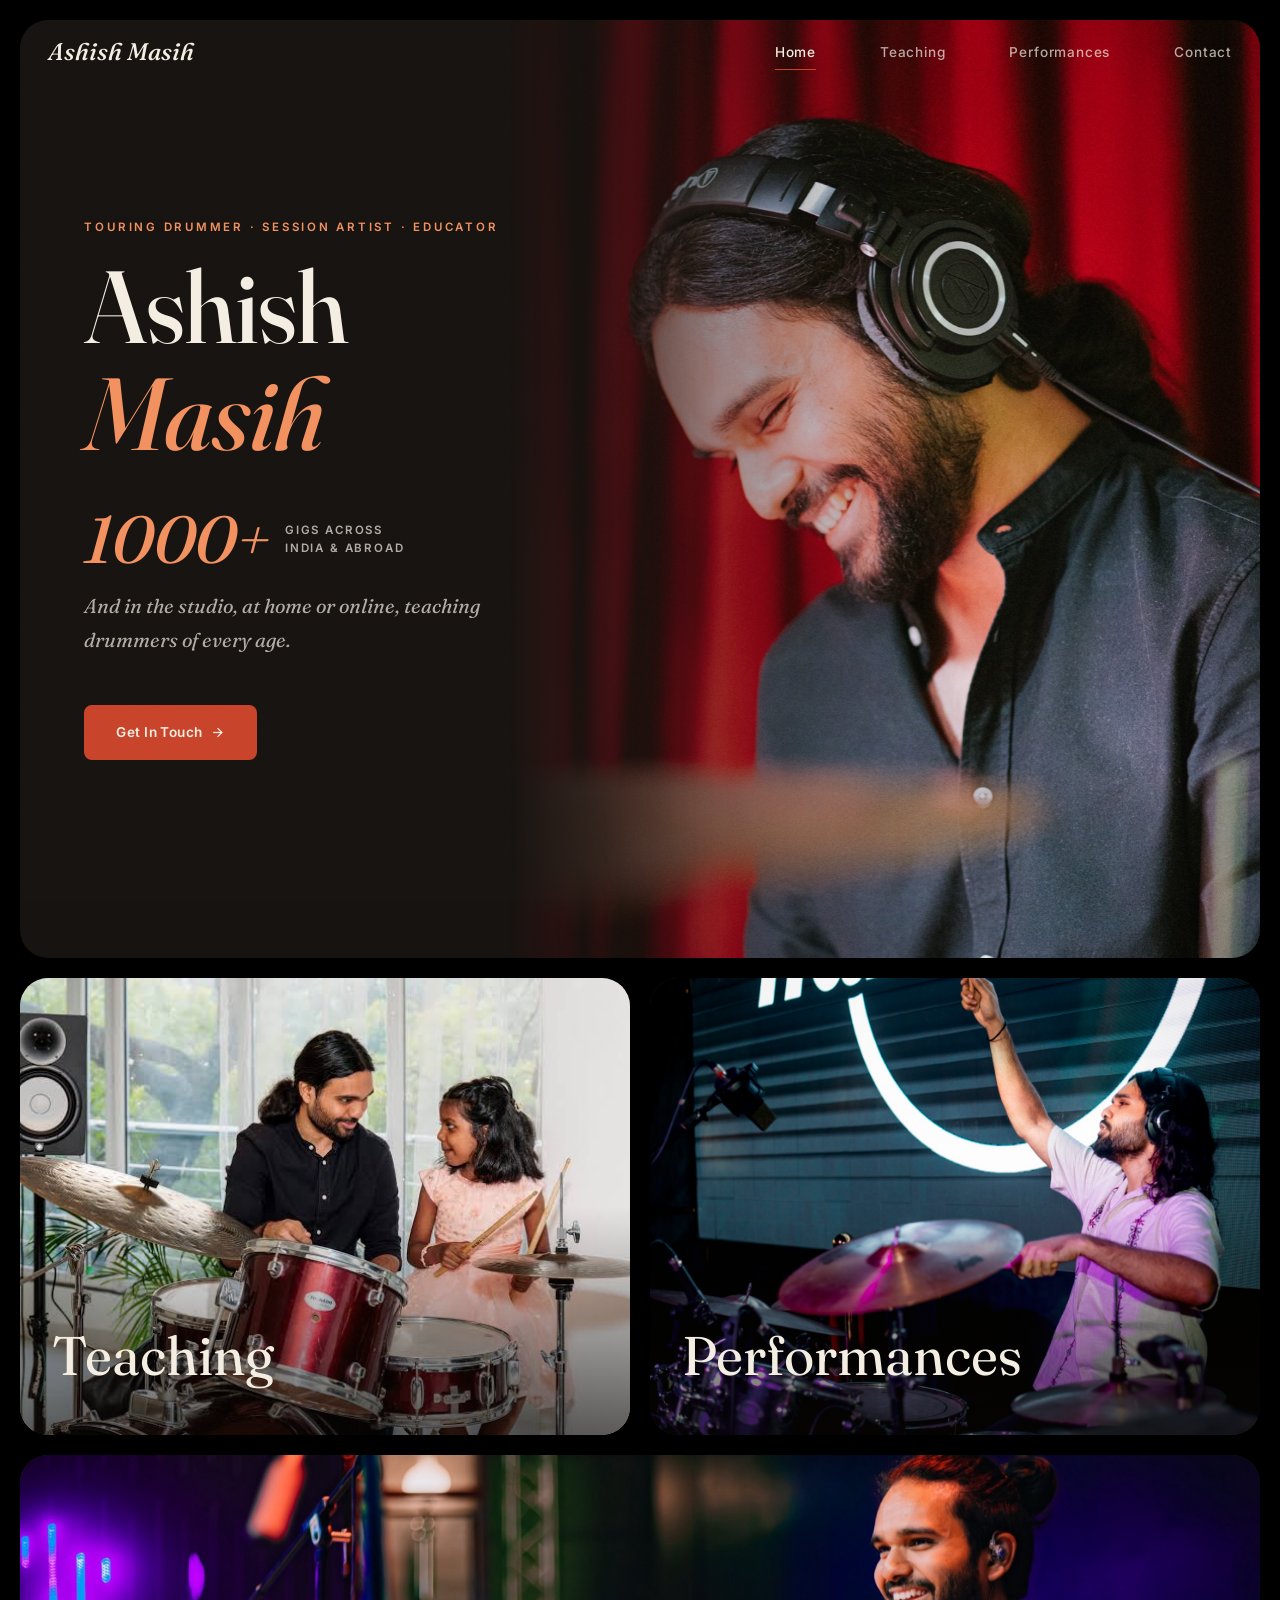
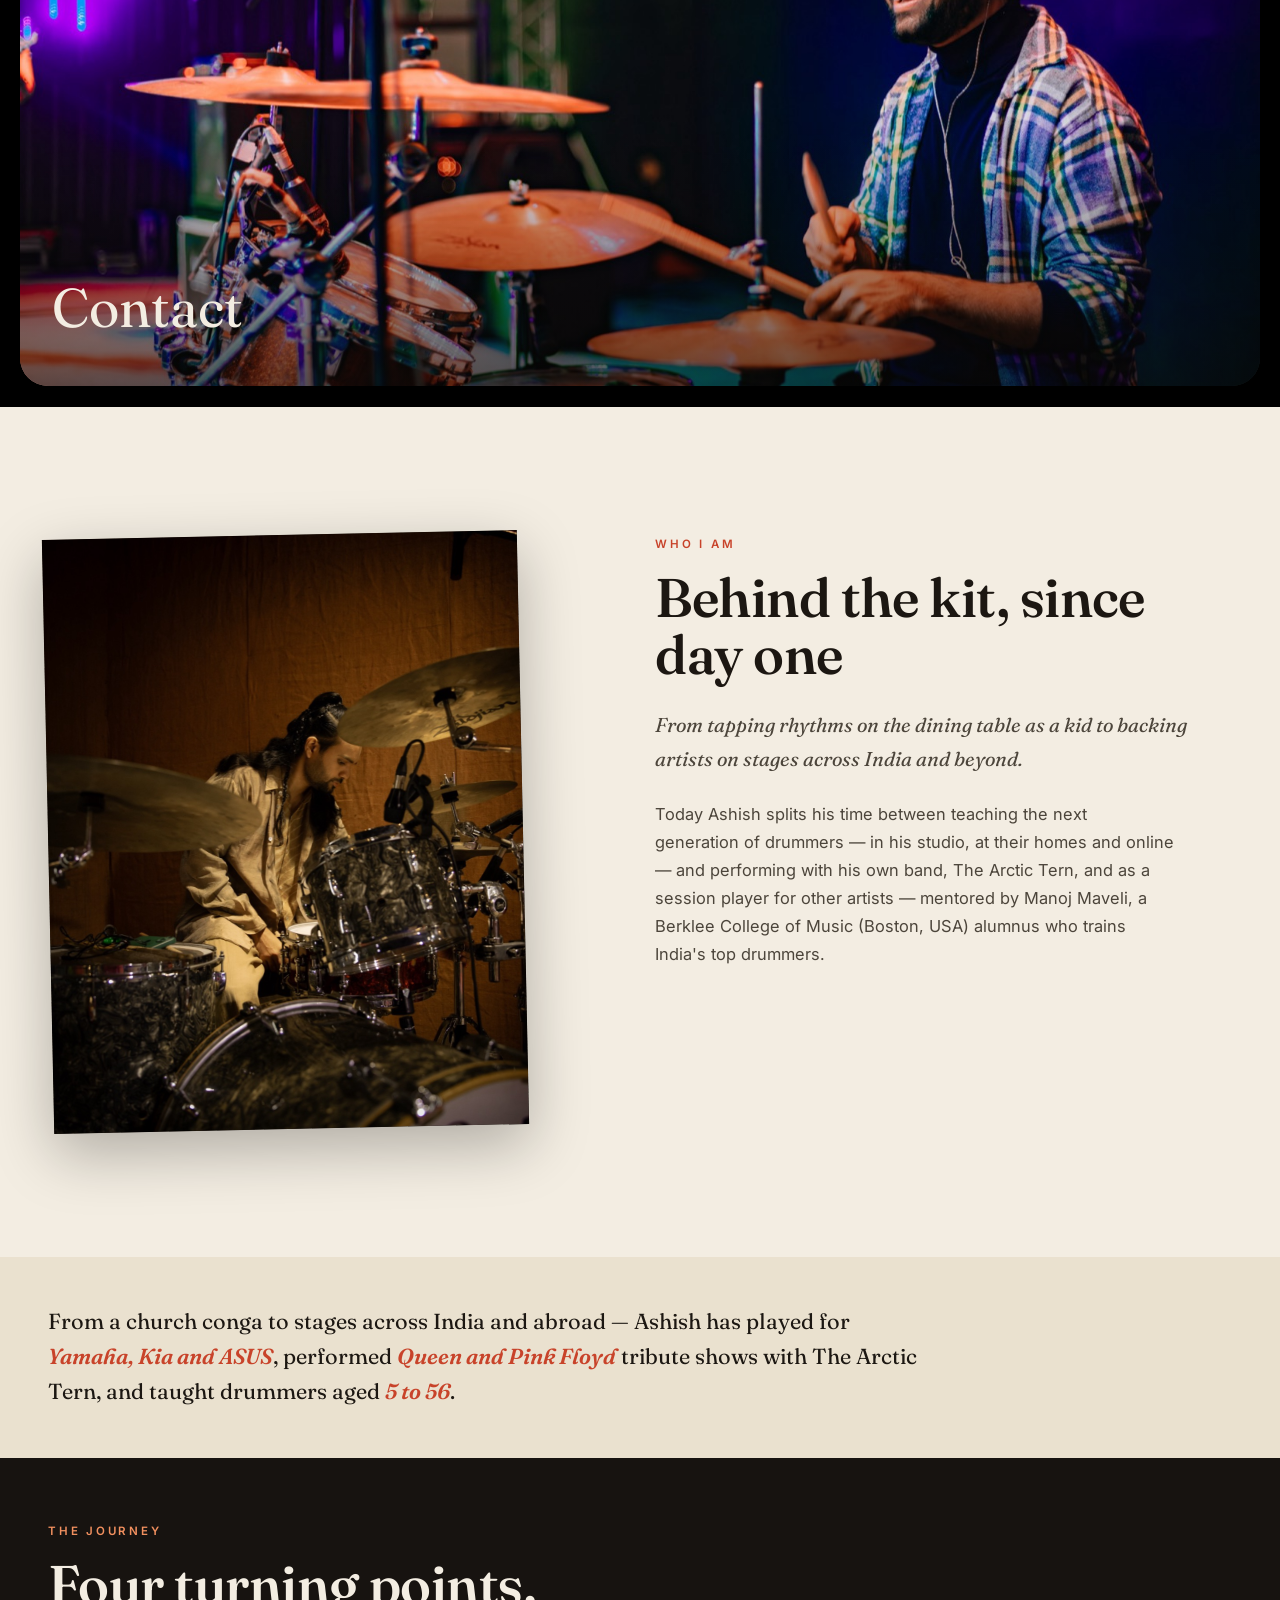
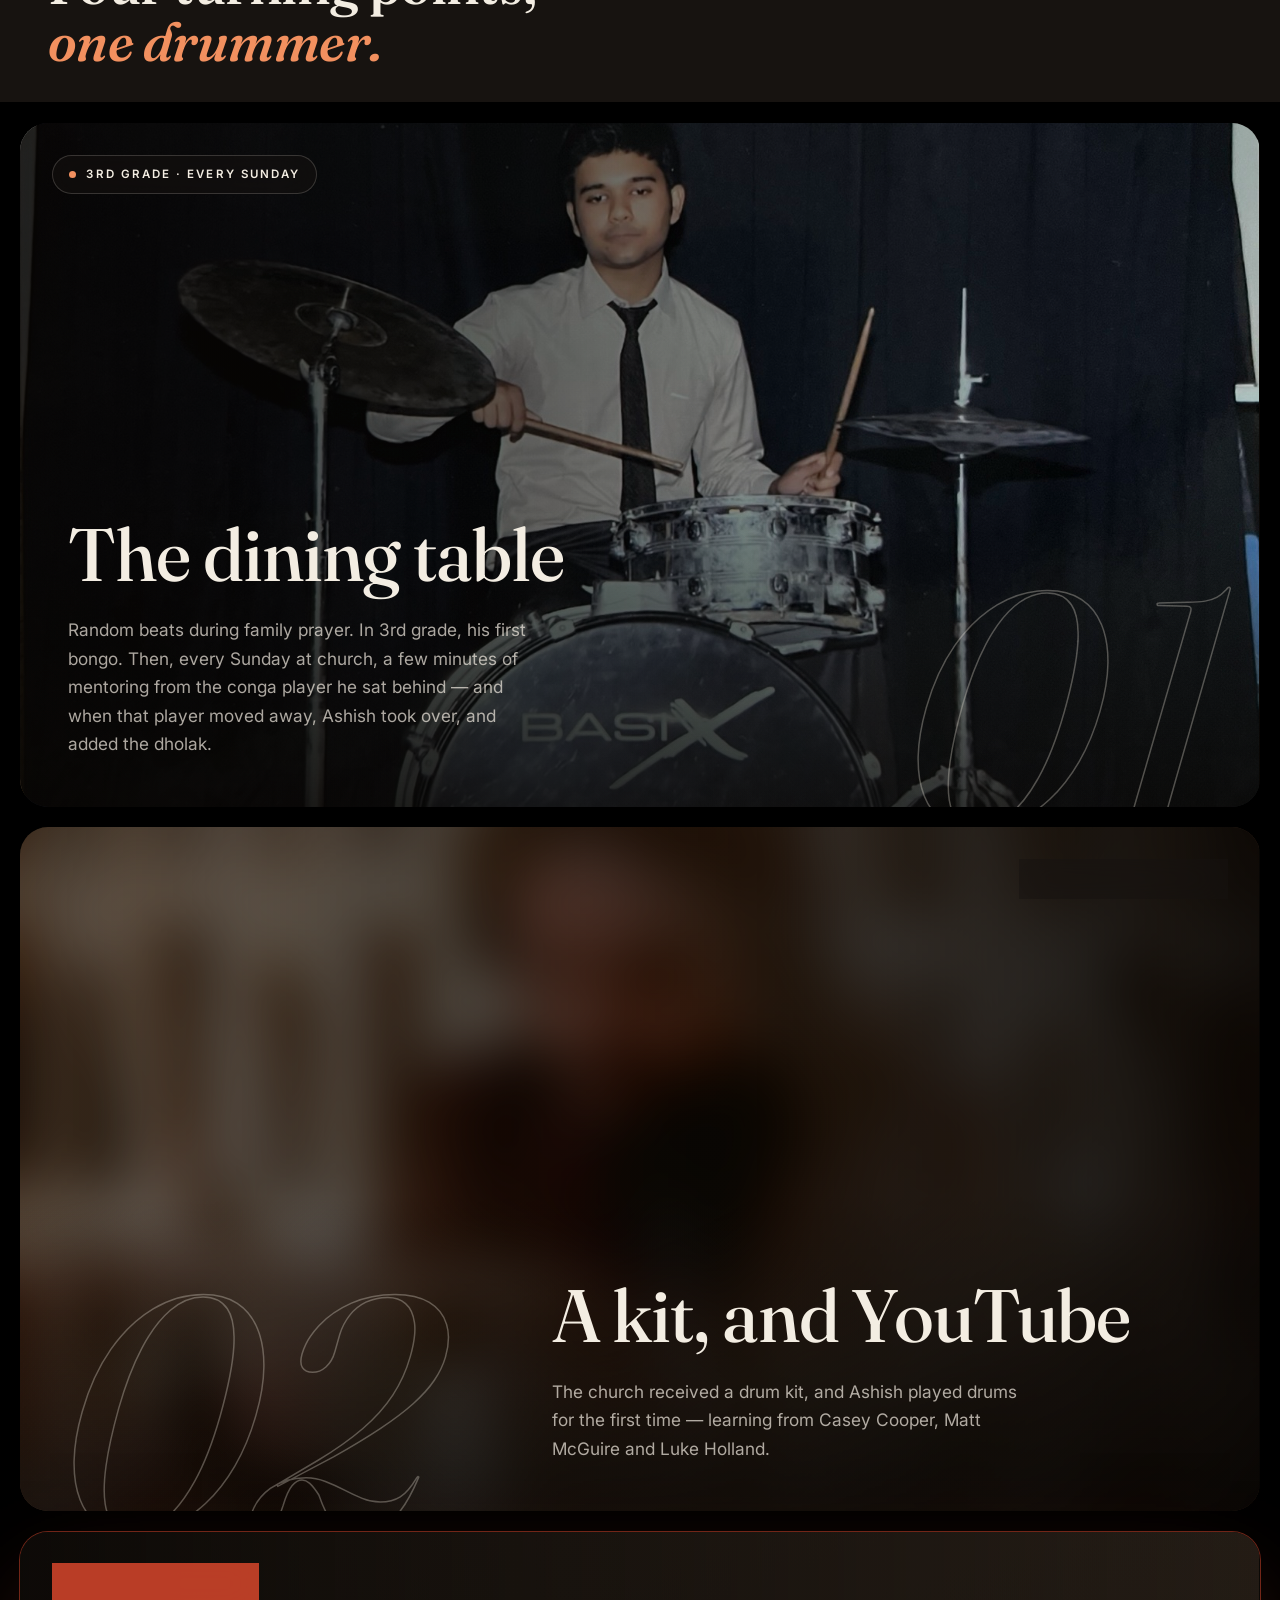
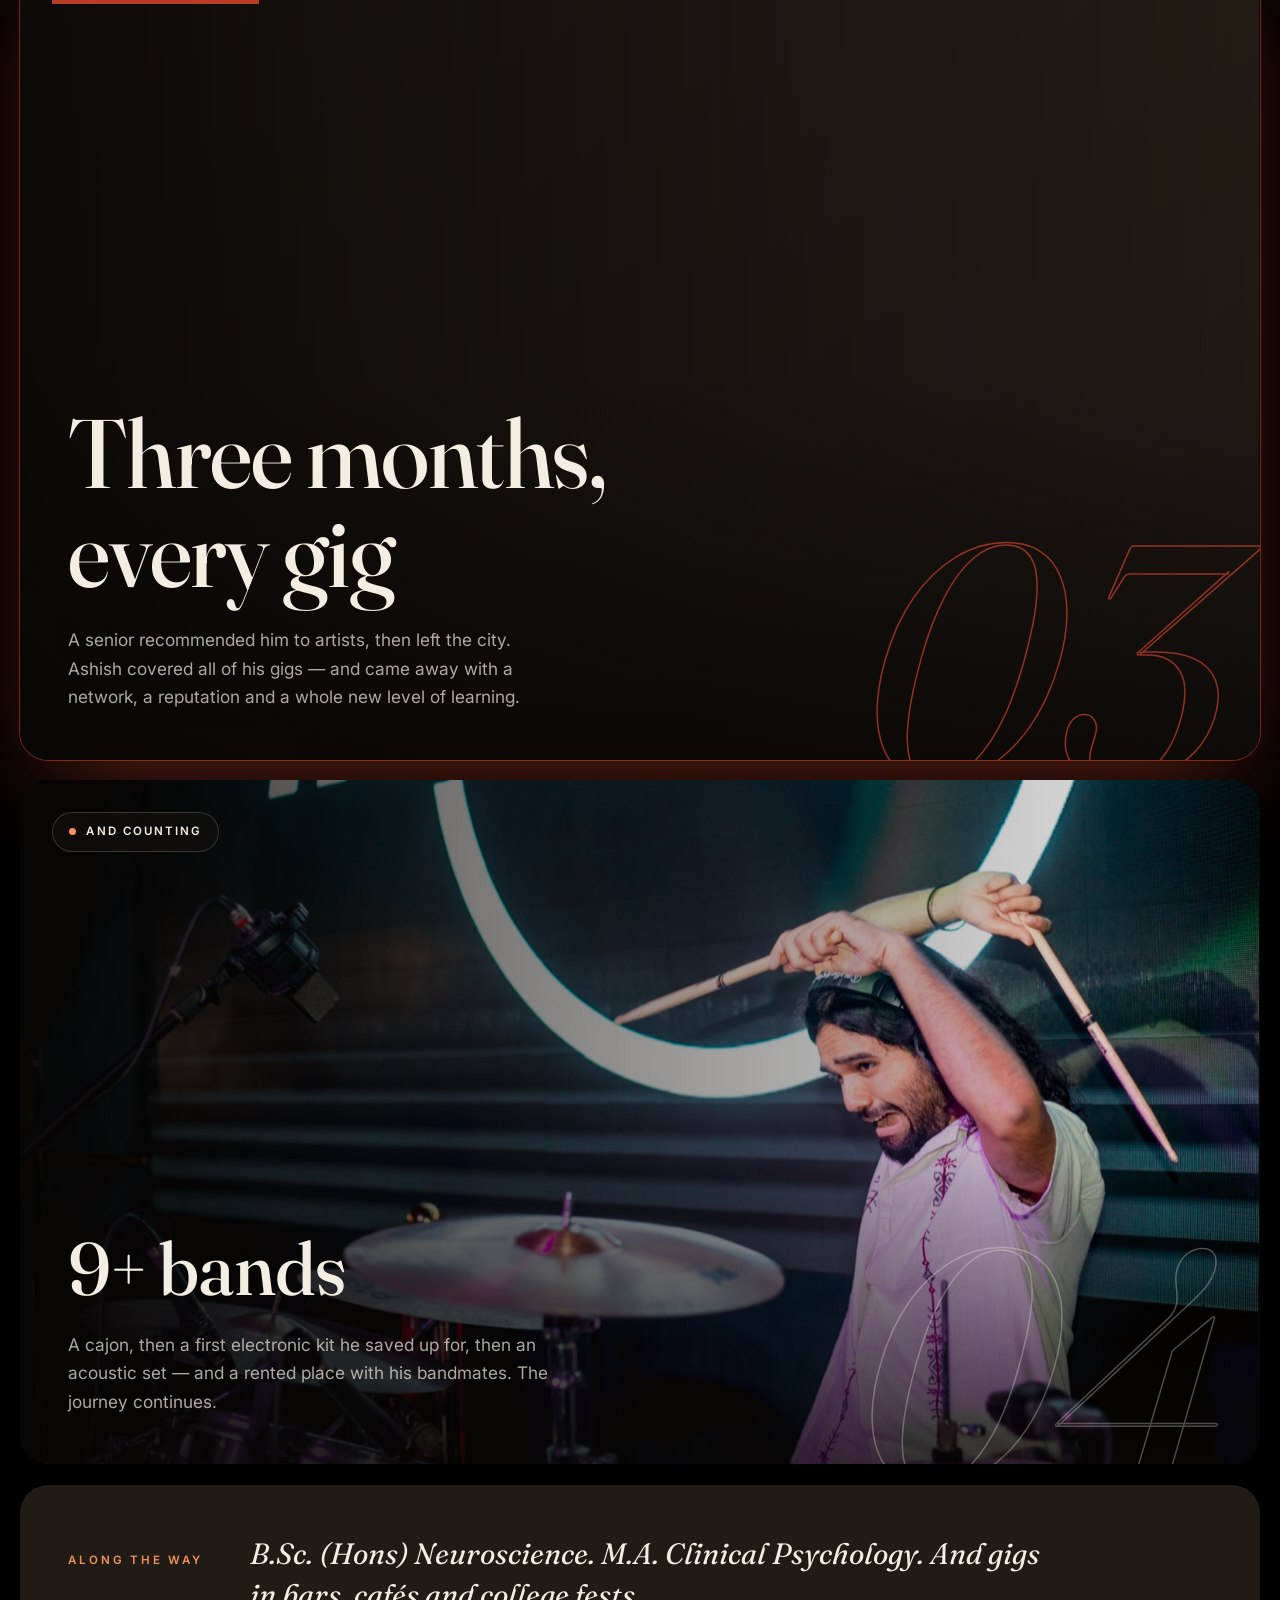
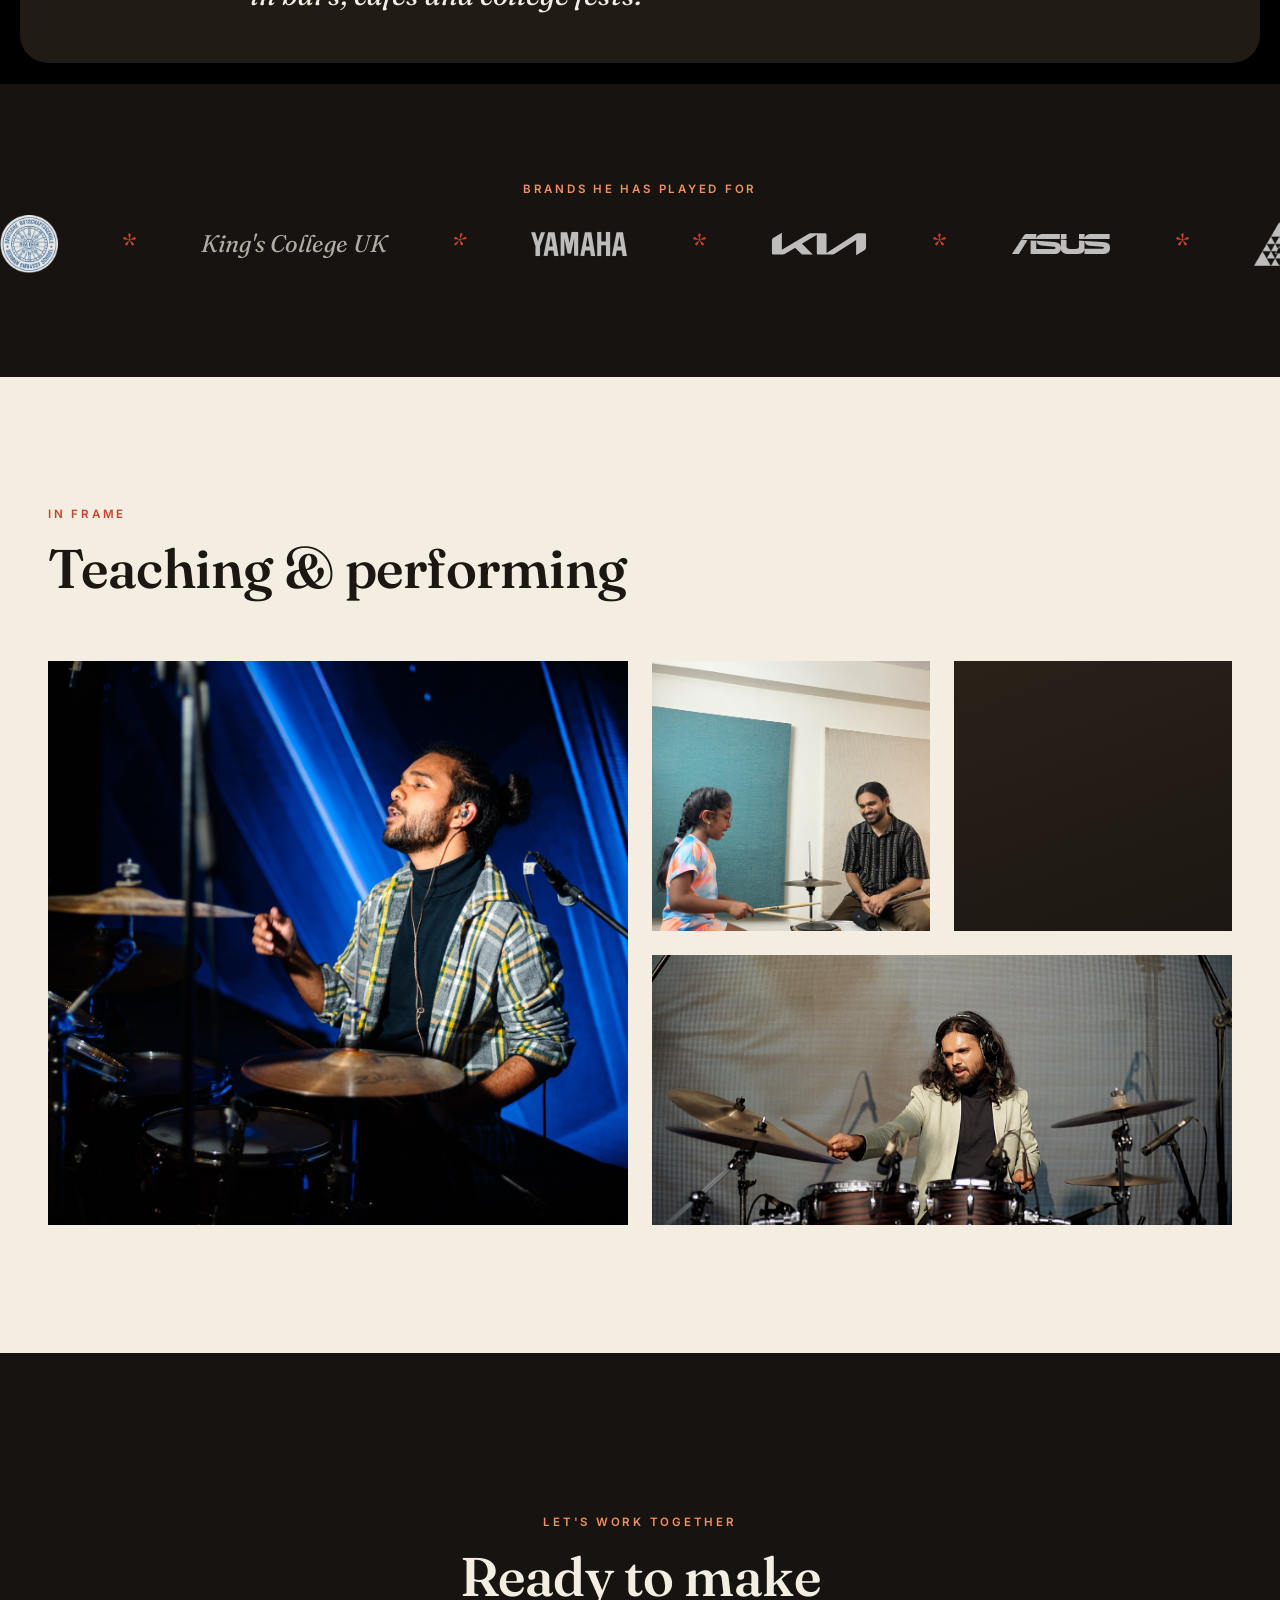
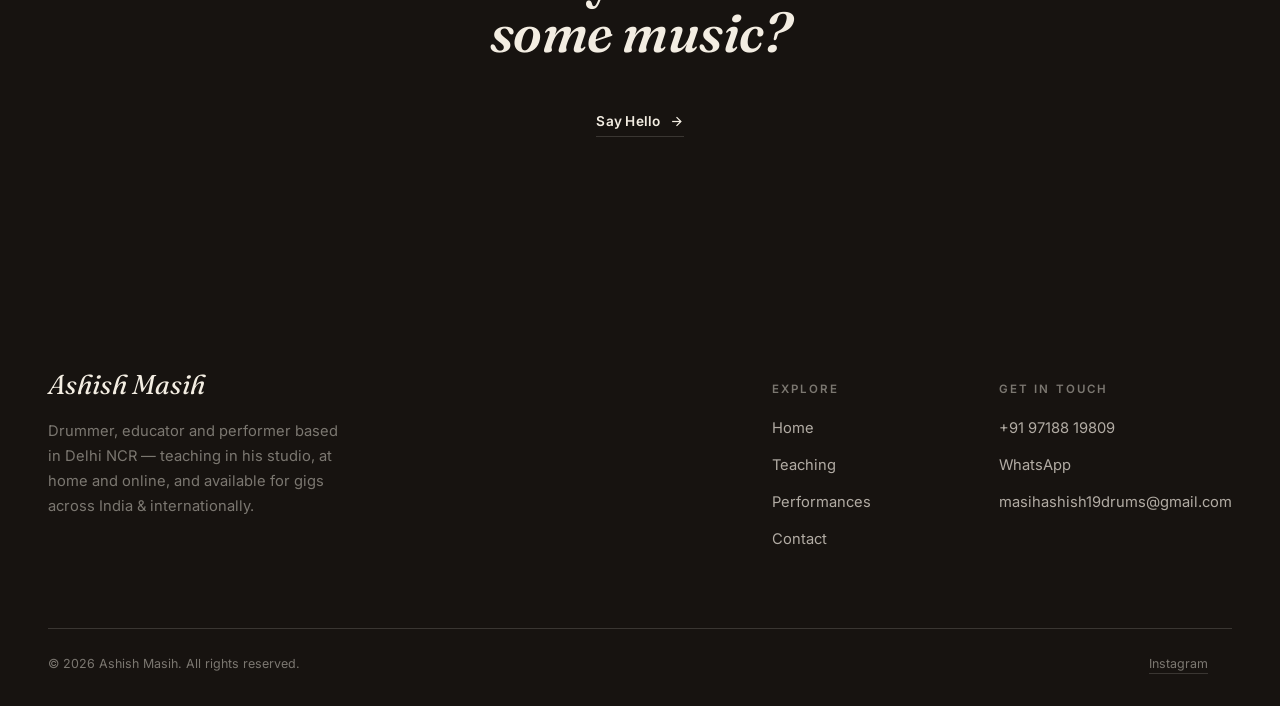
==== index.html @ cd33c208 "Ashish Masih website" ====
<!DOCTYPE html>
<html lang="en">
<head>
<meta charset="UTF-8">
<meta name="viewport" content="width=device-width, initial-scale=1.0">
<title>Ashish Masih — Drummer, Educator & Performer | Delhi NCR</title>
<meta name="description" content="Ashish Masih is a Delhi NCR touring drummer, session artist and drum educator — lessons in his studio, at your home in South Delhi and parts of Gurgaon, or online.">
<link rel="preload" as="image" href="assets/images/cover-smile-headphones.jpg">
<link rel="stylesheet" href="css/tokens.css">
<link rel="stylesheet" href="css/base.css">
</head>
<body>

<site-nav active="home"></site-nav>

<!-- FRAMED PAGE — contained dark canvas (not edge-to-edge), matching the
     reference: a two-column promo card up top, then a bento tile grid
     that doubles as the site's visual nav. -->
<div class="framed-page">

  <!-- PROMO CARD — defaults to his intro; swap for a featured show/cohort later -->
  <header class="promo-card section-dark">
    <div class="promo-text" data-reveal style="transition-delay:.12s;">
      <span class="eyebrow">Touring Drummer · Session Artist · Educator</span>
      <h1 style="margin-bottom:var(--space-sm);">Ashish<br><em style="color:var(--accent-2);">Masih</em></h1>
      <p class="hero-stat"><span class="hero-stat-num">1000+</span><span class="hero-stat-label">gigs across<br>India &amp; abroad</span></p>
      <p class="dek">And in the studio, at home or online, teaching drummers of every age.</p>
      <a href="contact.html" class="btn-solid">Get In Touch <svg viewBox="0 0 24 24" fill="none" stroke="currentColor" stroke-width="2"><line x1="5" y1="12" x2="19" y2="12"/><polyline points="12 5 19 12 12 19"/></svg></a>
    </div>
    <div class="promo-media">
      <media-placeholder src="assets/images/cover-smile-headphones.jpg" alt="Close-up of Ashish laughing in headphones against a red curtain" focus="50% 30%" ratio="4-5" fit="cover" priority></media-placeholder>
    </div>
  </header>

  <!-- TILE GRID — the site's real sections, as large photo links -->
  <section class="tile-grid">
    <a href="teaching.html" class="tile" data-reveal>
      <media-placeholder fit="cover" src="assets/images/teaching-cover.jpg" alt="Ashish smiling at a young student holding drumsticks beside a red drum kit" focus="50% 40%" ratio="4-3"></media-placeholder>
      <span class="tile-label">Teaching</span>
    </a>
    <a href="performances.html" class="tile" data-reveal>
      <media-placeholder fit="cover" src="assets/images/hardrock-6446.jpg" alt="Ashish mid-hit on stage with a drumstick raised, purple stage light on his shirt" focus="55% 50%" ratio="4-3"></media-placeholder>
      <span class="tile-label">Performances</span>
    </a>
    <a href="contact.html" class="tile full" data-reveal>
      <media-placeholder fit="cover" src="assets/images/live-3590.jpg" alt="Ashish smiling behind his kit on a colourfully lit stage" focus="62% 40%" ratio="21-9"></media-placeholder>
      <span class="tile-label">Contact</span>
    </a>
  </section>

</div>

<!-- WHO I AM — asymmetric 5/6 split (not an even 6/6) -->
<section class="section">
  <div class="container grid-12">
    <div class="col-start-1 col-span-5" data-reveal>
      <media-placeholder src="assets/images/who-i-am.jpg" alt="Ashish Masih seated at his drum kit, lit in warm amber light" focus="55% 42%" ratio="4-5" tilt="left"></media-placeholder>
    </div>
    <div class="col-start-7 col-span-6" data-reveal>
      <span class="eyebrow">Who I Am</span>
      <h2>Behind the kit, since day one</h2>
      <p class="dek" style="margin-top:var(--space-md);">From tapping rhythms on the dining table as a kid to backing artists on stages across India and beyond.</p>
      <p style="margin-top:var(--space-md); max-width:520px;">Today Ashish splits his time between teaching the next generation of drummers — in his studio, at their homes and online — and performing with his own band, The Arctic Tern, and as a session player for other artists — mentored by Manoj Maveli, a Berklee College of Music (Boston, USA) alumnus who trains India's top drummers.</p>
    </div>
  </div>
</section>

<!-- BY THE NUMBERS — a compact strip, deliberately quieter than the photos around it -->
<section class="section-alt numbers-strip">
  <div class="container grid-12">
    <p class="pull-numbers col-start-1 col-span-9" data-reveal>From a church conga to stages across India and abroad — Ashish has played for <strong>Yamaha, Kia and ASUS</strong>, performed <strong>Queen and Pink Floyd</strong> tribute shows with The Arctic Tern, and taught drummers aged <strong>5 to 56</strong>.</p>
  </div>
</section>

<!-- THE JOURNEY — four turning points, each a full-size photographic chapter -->
<section class="section-dark journey">
  <div class="container journey-head" data-reveal>
    <span class="eyebrow">The Journey</span>
    <h2>Four turning points,<br><em style="color:var(--accent-2);">one drummer.</em></h2>
  </div>

  <div class="framed-page journey-stack">

    <journey-chapter number="01" label="3rd grade &middot; Every Sunday" data-reveal>
      <media-placeholder slot="media" src="assets/images/childhood-drum-kit.jpg" alt="Childhood photo of a boy in a white shirt and tie playing a small drum kit against a dark curtain" focus="50% 22%"></media-placeholder>
      <h3 slot="title">The dining table</h3>
      <p>Random beats during family prayer. In 3rd grade, his first bongo. Then, every Sunday at church, a few minutes of mentoring from the conga player he sat behind &mdash; and when that player moved away, Ashish took over, and added the dholak.</p>
    </journey-chapter>

    <journey-chapter number="02" label="The first drum kit" reverse data-reveal>
      <media-placeholder slot="media" src="assets/images/cover-kit-arches.jpg" alt="Ashish in headphones and a blazer playing a drum kit, framed by a ring of warm light" focus="86% 50%"></media-placeholder>
      <h3 slot="title">A kit, and YouTube</h3>
      <p>The church received a drum kit, and Ashish played drums for the first time — learning from Casey Cooper, Matt McGuire and Luke Holland.</p>
    </journey-chapter>

    <journey-chapter number="03" label="The turning point" featured data-reveal>
      <media-placeholder slot="media" src="assets/images/live-3592.jpg" alt="Ashish playing on a stage lit in warm and blue light" focus="62% 45%"></media-placeholder>
      <h3 slot="title">Three months, every gig</h3>
      <p>A senior recommended him to artists, then left the city. Ashish covered all of his gigs — and came away with a network, a reputation and a whole new level of learning.</p>
    </journey-chapter>

    <journey-chapter number="04" label="And counting" data-reveal>
      <media-placeholder slot="media" src="assets/images/hardrock-6447.jpg" alt="Ashish on stage mid-stroke with a drumstick raised in front of a glowing sign" focus="55% 50%"></media-placeholder>
      <h3 slot="title"><span data-count="10">10</span>+ bands</h3>
      <p>A cajon, then a first electronic kit he saved up for, then an acoustic set — and a rented place with his bandmates. The journey continues.</p>
    </journey-chapter>

    <aside class="journey-coda" data-reveal>
      <span class="eyebrow">Along the way</span>
      <p>B.Sc. (Hons) Neuroscience. M.A. Clinical Psychology. And gigs in bars, cafés and college fests.</p>
    </aside>

  </div>

</section>

<!-- MARQUEE INTERLUDE -->
<section class="section-dark section-tight">
  <div class="container">
    <div class="section-head center" data-reveal style="margin-bottom:var(--space-sm);">
      <span class="eyebrow">Brands He Has Played For</span>
    </div>
  </div>
  <div data-reveal>
    <marquee-strip items="German Embassy School|assets/logos/german-embassy-school.png|58c, King's College UK, Yamaha|assets/logos/yamaha.svg|26, Kia|assets/logos/kia.svg|24, ASUS|assets/logos/asus.svg|22, YPO|assets/logos/ypo.png|44, Max Estates|assets/logos/maxestates.svg|46, Max Healthcare|assets/logos/maxhealthcare.svg|40, Maruti Suzuki|assets/logos/marutisuzuki.svg|20, Vivo|assets/logos/vivo.svg|26, Sopra Steria|assets/logos/soprasteria.svg|28, Crocs|assets/logos/crocs.svg|30"></marquee-strip>
  </div>
</section>

<!-- GALLERY -->
<section class="section">
  <div class="container">
    <div class="section-head" data-reveal>
      <span class="eyebrow">In Frame</span>
      <h2>Teaching &amp; performing</h2>
    </div>
    <div data-reveal>
      <gallery-grid>
        <media-placeholder src="assets/images/live-3611.jpg" alt="Ashish drumming on a stage lit in deep blue" focus="70% 45%"></media-placeholder>
        <media-placeholder src="assets/images/teaching-classroom.jpg" alt="Ashish smiling as a young student plays a snare drum during a lesson" focus="50% 42%"></media-placeholder>
        <media-placeholder src="assets/images/vivo-corp-gig.jpg" alt="Ashish drumming in front of an orange LED wall" focus="65% 45%"></media-placeholder>
        <media-placeholder src="assets/images/yamaha-corp-gig-b.jpg" alt="Ashish drumming at a corporate event in a light jacket and headphones" focus="50% 40%"></media-placeholder>      </gallery-grid>
    </div>
  </div>
</section>

<!-- CTA CLOSE -->
<section class="section-dark cta-close">
  <div class="container" data-reveal>
    <span class="eyebrow">Let's Work Together</span>
    <h2>Ready to make<br><em>some music?</em></h2>
    <div class="link-row" style="justify-content:center;">
      <a href="contact.html" class="link-cta">Say Hello <svg viewBox="0 0 24 24" fill="none" stroke="currentColor" stroke-width="2"><line x1="5" y1="12" x2="19" y2="12"/><polyline points="12 5 19 12 12 19"/></svg></a>
    </div>
  </div>
</section>

<site-footer></site-footer>

<script type="module" src="js/app.js"></script>
</body>
</html>
---- css/tokens.css ----
/* ============================================
   DESIGN TOKENS — single source of truth.
   Consumed by base.css (light DOM) and by every
   Web Component's Shadow DOM (custom properties
   pierce the shadow boundary by design).
   ============================================ */

:root {
  /* ---- color: paper (light) chapters ---- */
  --paper: #f3ede2;
  --paper-alt: #eae1cf;
  --ink: #1c1712;
  --ink-soft: #4c453b;
  --ink-faint: #948c7d;
  --line: rgba(28, 23, 18, 0.15);
  --line-soft: rgba(28, 23, 18, 0.09);

  /* ---- color: dark (cover) chapters ---- */
  --dark: #171310;
  --dark-alt: #211b15;
  --cream: #f3ede2;
  --cream-soft: rgba(243, 237, 226, 0.7);
  --cream-faint: rgba(243, 237, 226, 0.46);
  --line-dark: rgba(243, 237, 226, 0.16);

  /* ---- color: accent (primary — red/orange, "performance" energy) ---- */
  --accent: #c8432a;
  --accent-2: #f2905f;
  --accent-rgb: 200, 67, 42;
  --accent-soft: rgba(200, 67, 42, 0.14);

  /* ---- color: accent (secondary — gold, "teaching" wayfinding) ----
     Pages override --accent/--accent-2/--accent-rgb with these at the
     <body> level so every component (nav, buttons, glows, chips) that
     reads var(--accent) re-themes automatically — custom properties
     pierce the Shadow DOM boundary by design. ---- */
  --accent-teach: #c99a3a;
  --accent-teach-2: #e8c874;
  --accent-teach-rgb: 201, 154, 58;

  /* ---- spacing scale (strict, 4px atomic unit) ---- */
  --space-3xs: 0.25rem;   /* 4  */
  --space-2xs: 0.5rem;    /* 8  */
  --space-xs: 0.75rem;    /* 12 */
  --space-sm: 1rem;       /* 16 */
  --space-md: 1.5rem;     /* 24 */
  --space-lg: 2rem;       /* 32 */
  --space-xl: 3rem;       /* 48 */
  --space-2xl: 4rem;      /* 64 */
  --space-3xl: 6rem;      /* 96 */
  --space-4xl: 8rem;      /* 128 */
  --space-5xl: 10rem;     /* 160 */

  /* ---- type ---- */
  --font-display: 'Fraunces', Georgia, serif;
  --font-body: 'Inter', -apple-system, BlinkMacSystemFont, sans-serif;
  --text-2xs: 0.65rem;
  --text-xs: 0.72rem;
  --text-sm: 0.85rem;
  --text-base: 1.03rem;
  --text-md: 1.25rem;
  --text-lg: clamp(1.3rem, 2.6vw, 1.8rem);
  --text-xl: clamp(2rem, 4.6vw, 3.4rem);
  --text-2xl: clamp(2.6rem, 6vw, 5rem);
  --text-3xl: clamp(3rem, 8vw, 6.6rem);

  /* ---- radius ---- */
  --radius-sm: 2px;
  --radius-md: 8px;
  --radius-lg: 18px;
  --radius-xl: 28px;
  --radius-pill: 999px;

  /* ---- framed page (contained dark canvas, not edge-to-edge) ---- */
  --page-bg: #000;
  --frame-pad: clamp(10px, 1.6vw, 22px);

  /* ---- glass (glassmorphism overlay panels) ---- */
  --glass-blur: 18px;
  --glass-bg-dark: rgba(23, 19, 16, 0.5);
  --glass-bg-light: rgba(243, 237, 226, 0.55);
  --glass-border-dark: rgba(243, 237, 226, 0.18);
  --glass-border-light: rgba(28, 23, 18, 0.16);
  --glass-shadow: 0 20px 60px rgba(0, 0, 0, 0.28);

  /* ---- motion (micro-interaction tokens) ---- */
  --ease-out: cubic-bezier(.22, 1, .36, 1);
  --ease-in-out: cubic-bezier(.65, 0, .35, 1);
  --dur-fast: 180ms;
  --dur-med: 320ms;
  --dur-slow: 640ms;
  --lift-hover: -4px;
  --scale-hover: 1.015;
  --scale-press: 0.985;

  /* ---- grid (asymmetric 12-col system) ---- */
  --grid-cols: 12;
  --grid-gap: clamp(16px, 2.4vw, var(--space-lg));
  --container-max: 1280px;
  --container-pad: clamp(20px, 4vw, 48px);
}
---- css/base.css ----
/* ============================================
   BASE — reset, global type, asymmetric grid
   system, section rhythm, and light-DOM atoms
   that are too content-specific to warrant a
   Web Component (see /js/components for the
   reusable, decoupled UI pieces instead).
   ============================================ */

@import url('https://fonts.googleapis.com/css2?family=Fraunces:ital,opsz,wght@0,9..144,300..900;1,9..144,300..900&family=Inter:wght@400;500;600;700&display=swap');

* { box-sizing: border-box; margin: 0; padding: 0; }
html { scroll-behavior: smooth; }

body {
  background: var(--paper);
  color: var(--ink-soft);
  font-family: var(--font-body);
  font-size: var(--text-base);
  line-height: 1.7;
  -webkit-font-smoothing: antialiased;
  overflow-x: hidden;
  position: relative;
}

/* film grain, sits above everything, ignores pointer events */
body::before {
  content: '';
  position: fixed;
  inset: 0;
  z-index: 999;
  pointer-events: none;
  opacity: 0.05;
  mix-blend-mode: overlay;
  background-image: url("data:image/svg+xml,%3Csvg xmlns='http://www.w3.org/2000/svg' width='180' height='180'%3E%3Cfilter id='n'%3E%3CfeTurbulence type='fractalNoise' baseFrequency='0.85' numOctaves='2' stitchTiles='stitch'/%3E%3C/filter%3E%3Crect width='100%25' height='100%25' filter='url(%23n)'/%3E%3C/svg%3E");
}

img { max-width: 100%; display: block; }
a { color: inherit; text-decoration: none; }
ul { list-style: none; }

/* ---------- container + asymmetric grid ---------- */
.container {
  max-width: var(--container-max);
  margin: 0 auto;
  padding: 0 var(--container-pad);
}
.grid-12 {
  display: grid;
  grid-template-columns: repeat(var(--grid-cols), 1fr);
  gap: var(--grid-gap);
}
.col-start-1 { grid-column-start: 1; }
.col-start-2 { grid-column-start: 2; }
.col-start-3 { grid-column-start: 3; }
.col-start-4 { grid-column-start: 4; }
.col-start-6 { grid-column-start: 6; }
.col-start-7 { grid-column-start: 7; }
.col-start-8 { grid-column-start: 8; }
.col-start-9 { grid-column-start: 9; }
.col-start-10 { grid-column-start: 10; }
.col-span-3 { grid-column-end: span 3; }
.col-span-4 { grid-column-end: span 4; }
.col-span-5 { grid-column-end: span 5; }
.col-span-6 { grid-column-end: span 6; }
.col-span-7 { grid-column-end: span 7; }
.col-span-8 { grid-column-end: span 8; }
.col-span-9 { grid-column-end: span 9; }
.col-span-10 { grid-column-end: span 10; }
.col-span-12 { grid-column-end: span 12; }
.row-start-1 { grid-row-start: 1; }

/* ---------- typography ---------- */
h1, h2, h3, h4 {
  font-family: var(--font-display);
  font-weight: 560;
  letter-spacing: -0.01em;
  line-height: 1.04;
  color: var(--ink);
}
.section-dark h1, .section-dark h2, .section-dark h3, .section-dark h4 { color: var(--cream); }

h1 { font-size: var(--text-3xl); font-weight: 480; }
h2 { font-size: var(--text-xl); }
h3 { font-size: var(--text-lg); font-weight: 560; }
em, .italic { font-style: italic; }

p { color: var(--ink-soft); }
.section-dark p { color: var(--cream-soft); }

.eyebrow {
  display: block;
  font-size: var(--text-xs);
  font-weight: 600;
  letter-spacing: 0.24em;
  text-transform: uppercase;
  color: var(--accent);
  margin-bottom: var(--space-sm);
}
.section-dark .eyebrow { color: var(--accent-2); }

.dek {
  font-family: var(--font-display);
  font-style: italic;
  font-weight: 400;
  font-size: var(--text-md);
  color: var(--ink-soft);
  max-width: 600px;
}
.section-dark .dek { color: var(--cream-soft); }

/* ---------- link-cta atom (micro-interaction) ---------- */
.link-cta {
  display: inline-flex;
  align-items: center;
  gap: var(--space-2xs);
  font-family: var(--font-body);
  font-weight: 600;
  font-size: var(--text-sm);
  letter-spacing: 0.02em;
  color: var(--ink);
  padding-bottom: 3px;
  border-bottom: 1px solid var(--ink);
  transition: gap var(--dur-med) var(--ease-out), color var(--dur-med), border-color var(--dur-med), transform var(--dur-fast) var(--ease-out);
}
.link-cta:hover { gap: var(--space-sm); color: var(--accent); border-color: var(--accent); }
.link-cta:active { transform: scale(var(--scale-press)); }
.link-cta svg { width: 15px; height: 15px; }
.section-dark .link-cta { color: var(--cream); border-color: var(--line-dark); }
.section-dark .link-cta:hover { color: var(--accent-2); border-color: var(--accent-2); }
.link-row { display: flex; gap: var(--space-2xl); flex-wrap: wrap; align-items: center; }

.btn-solid {
  display: inline-flex;
  align-items: center;
  justify-content: center;
  gap: var(--space-2xs);
  padding: var(--space-sm) var(--space-lg);
  background: var(--accent);
  color: var(--cream);
  font-family: var(--font-body);
  font-weight: 600;
  font-size: var(--text-sm);
  letter-spacing: 0.03em;
  border: none;
  border-radius: var(--radius-md);
  cursor: pointer;
  transition: filter var(--dur-med) var(--ease-out), transform var(--dur-fast) var(--ease-out), box-shadow var(--dur-med) var(--ease-out);
}
.btn-solid:hover {
  filter: brightness(0.88);
  transform: translateY(var(--lift-hover));
  box-shadow: 0 10px 30px -6px rgba(var(--accent-rgb), 0.55);
}
.btn-solid:active { transform: scale(var(--scale-press)); }
.btn-solid svg { width: 15px; height: 15px; }

/* ---------- framed page (contained dark canvas w/ rounded panels) ---------- */
.framed-page { background: var(--page-bg); padding: var(--frame-pad); }

.promo-card {
  display: grid;
  grid-template-columns: 0.9fr 1.1fr;
  background: var(--dark);
  border-radius: var(--radius-xl);
  overflow: hidden;
  min-height: 60svh;
}
.promo-text {
  display: flex;
  flex-direction: column;
  justify-content: center;
  align-items: flex-start;
  padding: var(--space-3xl) clamp(var(--space-lg), 5vw, var(--space-3xl));
  min-width: 0;
}
.promo-text .dek { margin: var(--space-sm) 0 var(--space-xl); max-width: 420px; }
.hero-stat { display: flex; align-items: center; gap: var(--space-sm); margin: var(--space-md) 0 0; }
.hero-stat-num { font-family: var(--font-display); font-style: italic; font-weight: 480; font-size: clamp(2.8rem, 5.2vw, 4.4rem); line-height: 1; letter-spacing: -0.02em; color: var(--accent-2); }
.hero-stat-label { font-size: var(--text-xs); font-weight: 600; letter-spacing: 0.16em; text-transform: uppercase; line-height: 1.5; color: var(--cream-soft); }
.promo-media {
  position: relative;
  min-width: 0;
  margin-left: -10%;
  pointer-events: none;
  /* the photo dissolves into the card colour instead of ending on a hard edge */
  -webkit-mask-image: linear-gradient(90deg, transparent 0%, rgba(0, 0, 0, 0.2) 12%, rgba(0, 0, 0, 0.62) 28%, #000 55%);
  mask-image: linear-gradient(90deg, transparent 0%, rgba(0, 0, 0, 0.2) 12%, rgba(0, 0, 0, 0.62) 28%, #000 55%);
}
.promo-media media-placeholder { height: 100%; }

/* ---------- tile grid (bento-style section links) ---------- */
.tile-grid {
  display: grid;
  grid-template-columns: 1fr 1fr;
  gap: var(--frame-pad);
  margin-top: var(--frame-pad);
}
.tile {
  position: relative;
  display: block;
  border-radius: var(--radius-xl);
  overflow: hidden;
  aspect-ratio: 4 / 3;
  transition: transform var(--dur-med) var(--ease-out);
}
.tile.full { grid-column: 1 / -1; aspect-ratio: 21 / 9; }
.tile:hover { transform: translateY(var(--lift-hover)); }
.tile::before {
  content: '';
  position: absolute;
  inset: 0;
  z-index: 1;
  background: linear-gradient(180deg, transparent 50%, rgba(8, 6, 4, 0.62) 100%);
  pointer-events: none;
}
.tile::after {
  content: '';
  position: absolute;
  inset: 0;
  z-index: 1;
  background: linear-gradient(180deg, rgba(var(--accent-rgb), 0) 35%, rgba(var(--accent-rgb), 0.45) 100%);
  opacity: 0;
  transition: opacity var(--dur-med) var(--ease-out);
  pointer-events: none;
}
.tile:hover::after { opacity: 1; }
.tile media-placeholder { height: 100%; }
.tile-label {
  position: absolute;
  left: var(--space-lg);
  bottom: var(--space-lg);
  z-index: 2;
  font-family: var(--font-display);
  font-size: var(--text-xl);
  color: var(--cream);
  pointer-events: none;
}

/* ---------- numbers strip (compact, so the photos stay the hero) ---------- */
.numbers-strip { padding: var(--space-xl) 0; }
.numbers-strip .pull-numbers { font-size: clamp(1.1rem, 1.7vw, 1.45rem); line-height: 1.6; max-width: 880px; }

/* ---------- journey (stack of full-size chapter cards on the black canvas) ---------- */
.journey { background: var(--page-bg); }
.journey-head { padding-top: var(--space-2xl); padding-bottom: var(--space-lg); }
.journey-stack { display: grid; gap: var(--frame-pad); }
.journey-coda {
  display: flex;
  align-items: baseline;
  gap: var(--space-xl);
  padding: var(--space-xl);
  border-radius: var(--radius-xl);
  background: var(--dark-alt);
}
.journey-coda .eyebrow { margin: 0; white-space: nowrap; }
.journey-coda p {
  font-family: var(--font-display);
  font-style: italic;
  font-size: clamp(1.25rem, 2.3vw, 1.9rem);
  line-height: 1.4;
  color: var(--cream);
  max-width: 820px;
}

/* ---------- proof grid (equal-size captioned photos, e.g. corporate gigs) ---------- */
.proof-grid {
  display: grid;
  grid-template-columns: repeat(4, 1fr);
  gap: var(--space-md);
}
.proof-grid media-placeholder { border-radius: var(--radius-lg); overflow: hidden; }
@media (max-width: 980px) { .proof-grid { grid-template-columns: repeat(2, 1fr); } }
@media (max-width: 560px) { .proof-grid { grid-template-columns: 1fr; } }

@media (max-width: 900px) {
  .promo-card { grid-template-columns: 1fr; }
  .promo-media {
    aspect-ratio: 4/3;
    margin-left: 0;
    margin-top: -12%;
    -webkit-mask-image: linear-gradient(180deg, transparent 0%, rgba(0, 0, 0, 0.2) 12%, rgba(0, 0, 0, 0.62) 28%, #000 55%);
    mask-image: linear-gradient(180deg, transparent 0%, rgba(0, 0, 0, 0.2) 12%, rgba(0, 0, 0, 0.62) 28%, #000 55%);
  }
  .promo-text { padding: var(--space-2xl) var(--space-lg); }
}
@media (max-width: 700px) {
  .tile-grid { grid-template-columns: 1fr; }
  .tile.full { aspect-ratio: 4/3; }
}

/* ---------- section rhythm ---------- */
.section { padding: var(--space-4xl) 0; position: relative; background: var(--paper); }
.section-tight { padding: var(--space-3xl) 0; }
.section-alt { background: var(--paper-alt); }
.section-dark { background: var(--dark); }
.section-dark.section-alt { background: var(--dark-alt); }
.section-head { margin-bottom: var(--space-2xl); max-width: 640px; }
.section-head.center { text-align: center; max-width: 640px; margin-left: auto; margin-right: auto; }

/* ---------- pull-numbers (editorial stat sentence) ---------- */
.pull-numbers {
  font-family: var(--font-display);
  font-size: var(--text-xl);
  line-height: 1.5;
  color: var(--ink);
  font-weight: 400;
}
.pull-numbers strong { color: var(--accent); font-weight: 600; font-style: italic; }
.section-dark .pull-numbers { color: var(--cream); }

/* ---------- flowing / plain lists ---------- */
.flow-list {
  font-family: var(--font-display);
  font-style: italic;
  font-size: var(--text-md);
  color: var(--ink);
  line-height: 1.9;
}
.section-dark .flow-list { color: var(--cream); }
.flow-list .sep { color: var(--accent); font-style: normal; margin: 0 var(--space-sm); }


/* ---------- info row (location-style triads) ---------- */
.info-row { display: grid; grid-template-columns: repeat(3, 1fr); gap: var(--space-2xl); }
.info-row .info-item h4 { font-family: var(--font-display); font-style: italic; font-weight: 500; font-size: var(--text-md); margin-bottom: var(--space-2xs); }
.info-row .info-item p { font-size: var(--text-sm); }

/* ---------- contact page ---------- */
.contact-list { border-top: 1px solid var(--line); }
.cl-row {
  display: grid;
  grid-template-columns: 220px 1fr;
  align-items: baseline;
  column-gap: var(--space-lg);
  row-gap: var(--space-sm);
  padding: var(--space-xl) 0;
  border-bottom: 1px solid var(--line);
}
.cl-label { font-size: var(--text-xs); letter-spacing: 0.16em; text-transform: uppercase; color: var(--ink-faint); }
.cl-value {
  font-family: var(--font-display);
  font-size: clamp(1.4rem, 3.2vw, 2.6rem);
  line-height: 1.1;
  color: var(--ink);
  overflow-wrap: anywhere;
  transition: color var(--dur-med) var(--ease-out), padding-left var(--dur-med) var(--ease-out);
}
.cl-value:hover { color: var(--accent); padding-left: var(--space-xs); }
.cl-actions { grid-column: 2; display: flex; gap: var(--space-lg); flex-wrap: wrap; }
.contact-hero { position: relative; overflow: hidden; display: flex; flex-direction: column; justify-content: center; min-height: min(82svh, 780px); padding: 150px 0 90px; }
.contact-hero .container { position: relative; z-index: 1; width: 100%; }
.contact-hero::before { content: ''; position: absolute; inset: 0 0 auto 0; height: 150px; z-index: 1; pointer-events: none; background: linear-gradient(180deg, rgba(23,19,16,.72), transparent); }
/* the photo bleeds off the top/right and dissolves into the page colour on its left and bottom edges */
.contact-photo {
  position: absolute; top: 0; right: 0; bottom: 0;
  width: min(58%, 840px);
  z-index: 0;
  pointer-events: none;
  -webkit-mask-image: linear-gradient(90deg, transparent 0%, transparent 5%, rgba(0,0,0,.5) 26%, #000 58%), linear-gradient(0deg, transparent 0%, rgba(0,0,0,.6) 14%, #000 42%);
  -webkit-mask-composite: source-in;
  mask-image: linear-gradient(90deg, transparent 0%, transparent 5%, rgba(0,0,0,.5) 26%, #000 58%), linear-gradient(0deg, transparent 0%, rgba(0,0,0,.6) 14%, #000 42%);
  mask-composite: intersect;
}
.contact-facts { display: grid; grid-template-columns: repeat(3, 1fr); gap: var(--space-xl); margin-top: var(--space-3xl); }
.fact { border-top: 1px solid var(--line); padding-top: var(--space-md); min-width: 0; }
.fact-list { list-style: none; font-family: var(--font-display); font-style: italic; font-size: 1.15rem; line-height: 1.9; color: var(--ink); }
.fact-line { font-size: var(--text-sm); line-height: 1.6; margin-bottom: var(--space-sm); }
.fact-line strong { display: block; font-family: var(--font-display); font-style: italic; font-weight: 500; font-size: 1.15rem; color: var(--ink); margin-bottom: 2px; }
.hero-shade-teach { position: absolute; inset: 0; background: linear-gradient(90deg, rgba(23,19,16,.78) 0%, rgba(23,19,16,.5) 38%, rgba(23,19,16,0) 62%), linear-gradient(180deg, rgba(23,19,16,.3) 0%, rgba(23,19,16,0) 22%, rgba(23,19,16,0) 78%, rgba(23,19,16,.55) 100%); }

/* ---------- ways (mixed-size panels: one photographic, two solid) ---------- */
.ways {
  display: grid;
  grid-template-columns: 1.25fr 1fr;
  grid-template-rows: 1fr 1fr;
  gap: var(--frame-pad);
}
.way {
  position: relative;
  isolation: isolate;
  overflow: hidden;
  display: flex;
  flex-direction: column;
  justify-content: flex-end;
  min-height: 300px;
  padding: var(--space-xl) var(--space-xl) var(--space-lg);
  border-radius: var(--radius-xl);
  color: var(--cream);
}
.way h3 { color: var(--cream); font-size: clamp(1.9rem, 3.6vw, 3.1rem); font-weight: 480; margin-bottom: var(--space-xs); }
.way p { color: var(--cream-soft); max-width: 470px; }
.way-chip {
  position: absolute;
  top: var(--space-lg);
  left: var(--space-xl);
  z-index: 2;
  padding: 8px 15px;
  border-radius: var(--radius-pill);
  background: var(--glass-bg-dark);
  border: 1px solid var(--glass-border-dark);
  backdrop-filter: blur(var(--glass-blur));
  -webkit-backdrop-filter: blur(var(--glass-blur));
  font-size: var(--text-xs);
  font-weight: 600;
  letter-spacing: 0.16em;
  text-transform: uppercase;
  color: var(--cream);
}
.way-a {
  grid-row: 1 / span 2;
  min-height: 640px;
  background:
    radial-gradient(120% 90% at 0% 100%, rgba(var(--accent-rgb), 0.42), transparent 66%),
    var(--dark);
}
.way-a .way-media { position: absolute; inset: 0; z-index: -2; }
.way-a.has-photo::after {
  content: '';
  position: absolute;
  inset: 0;
  z-index: -1;
  background: linear-gradient(180deg, rgba(8, 6, 4, 0.1) 30%, rgba(8, 6, 4, 0.82) 100%);
}
.way-b {
  background:
    radial-gradient(90% 120% at 100% 0%, rgba(var(--accent-rgb), 0.3), transparent 62%),
    var(--dark);
}
.way-c {
  background:
    radial-gradient(110% 130% at 0% 0%, rgba(var(--accent-rgb), 0.62), transparent 70%),
    #1c1712;
}
.way-note {
  margin-top: var(--space-md);
  padding-top: var(--space-sm);
  border-top: 1px solid rgba(243, 237, 226, 0.28);
  font-size: var(--text-sm);
}
.way-note strong { color: var(--cream); font-weight: 600; }
.learn-line { font-size: var(--text-lg); line-height: 1.55; }

/* ---------- big inline links (dark band) ---------- */
.big-links { display: flex; flex-wrap: wrap; gap: var(--space-md) var(--space-2xl); }
.big-links a {
  display: inline-flex;
  align-items: center;
  gap: 0.35em;
  font-family: var(--font-display);
  font-style: italic;
  font-size: clamp(1.8rem, 4.2vw, 3.4rem);
  line-height: 1.15;
  color: var(--cream);
  padding-bottom: 0.06em;
  border-bottom: 1px solid var(--line-dark);
  transition: color var(--dur-med) var(--ease-out), border-color var(--dur-med) var(--ease-out), gap var(--dur-med) var(--ease-out);
}
.big-links a:hover { color: var(--accent-2); border-color: var(--accent-2); gap: 0.6em; }
.big-links svg { width: 0.62em; height: 0.62em; flex-shrink: 0; }

/* ---------- CTA closing band ---------- */
.cta-close { padding: var(--space-5xl) 0; text-align: center; }
.cta-close .eyebrow { justify-content: center; }
.cta-close h2 { margin: var(--space-sm) 0 var(--space-xl); }

/* ---------- reveal-on-scroll (driven by js/reveal.js) ---------- */
[data-reveal] {
  opacity: 0;
  transform: translateY(28px);
  transition: opacity var(--dur-slow) var(--ease-out), transform var(--dur-slow) var(--ease-out);
}
[data-reveal].in { opacity: 1; transform: translateY(0); }

/* ---------- responsive ---------- */
@media (max-width: 980px) {
  .grid-12 { grid-template-columns: repeat(6, 1fr); }
  .col-span-3, .col-span-4, .col-span-5, .col-span-6, .col-span-7, .col-span-8, .col-span-9, .col-span-10 { grid-column: 1 / -1; }
  .col-start-1, .col-start-2, .col-start-3, .col-start-4, .col-start-6, .col-start-7, .col-start-8, .col-start-9, .col-start-10 { grid-column-start: 1; }
  .info-row { grid-template-columns: 1fr; gap: var(--space-lg); }
  .journey-coda { flex-direction: column; gap: var(--space-xs); padding: var(--space-lg); }
  .cl-row { grid-template-columns: 1fr; gap: var(--space-xs); padding: var(--space-lg) 0; }
  .ways { grid-template-columns: 1fr; grid-template-rows: none; }
  .way-a { grid-row: auto; min-height: 480px; }
  .way { padding: var(--space-lg); }
  .way-chip { left: var(--space-lg); top: var(--space-md); }
  .cl-actions { grid-column: 1; }
  .contact-facts { grid-template-columns: 1fr; gap: var(--space-xl); }
  .section { padding: var(--space-3xl) 0; }
}
@media (max-width: 560px) {
  .container { padding: 0 20px; }
  .link-row { gap: var(--space-md); }
}

/* masonry gallery: vertical gap between stacked photos (must live outside the shadow root) */
gallery-grid[layout="masonry"] > media-placeholder { margin-bottom: var(--space-md); }

/* ---------- performances: where he's played ---------- */
.places { display: grid; grid-template-columns: repeat(6, 1fr); gap: var(--space-xl); }
.place { grid-column: span 3; border-top: 1px solid rgba(28, 23, 18, 0.28); padding-top: var(--space-md); }
.place:nth-child(n+4) { grid-column: span 3; }
.place h3 { font-family: var(--font-display); font-weight: 500; font-size: clamp(2.1rem, 4.4vw, 3.8rem); line-height: 1.05; margin: var(--space-2xs) 0 0; }
.place h3 em { color: var(--accent); font-size: 1.25em; margin-right: 0.08em; }
.place-kicker { display: block; font-size: var(--text-xs); letter-spacing: 0.16em; text-transform: uppercase; color: var(--ink-faint); }
.place-note { margin-top: var(--space-sm); font-size: var(--text-sm); font-style: italic; color: var(--ink-faint); }
.stage-head { margin-bottom: var(--space-2xl); align-items: end; }
@media (max-width: 700px) {
  .places { grid-template-columns: 1fr; gap: var(--space-lg); }
  .place, .place:nth-child(n+4) { grid-column: auto; }
  .stage-head > * { grid-column: 1 / -1 !important; }
}

/* ---------- phones ---------- */
@media (max-width: 900px) {
  /* home hero: photo first, then the words — the card colour rises up over the photo's lower edge */
  .promo-media {
    order: -1;
    aspect-ratio: 4 / 5;
    margin: 0 0 -18%;
    -webkit-mask-image: linear-gradient(180deg, #000 0%, #000 55%, rgba(0,0,0,.55) 78%, transparent 100%);
    mask-image: linear-gradient(180deg, #000 0%, #000 55%, rgba(0,0,0,.55) 78%, transparent 100%);
  }
  .promo-text { position: relative; z-index: 1; padding: 0 var(--space-lg) var(--space-xl); }
}
@media (max-width: 700px) {
  .contact-hero { min-height: 0; display: block; padding: 120px 0 56px; }
  .contact-photo {
    position: relative; width: auto; height: 420px;
    margin: var(--space-md) 0 -56px;
    -webkit-mask-image: linear-gradient(180deg, transparent 0%, rgba(0,0,0,.6) 12%, #000 30%, #000 62%, transparent 100%);
    mask-image: linear-gradient(180deg, transparent 0%, rgba(0,0,0,.6) 12%, #000 30%, #000 62%, transparent 100%);
  }
  .contact-facts { grid-template-columns: 1fr; gap: var(--space-lg); margin-top: var(--space-2xl); }
  .section { padding: var(--space-2xl) 0; }
  .section-tight { padding: var(--space-xl) 0; }
  .section-head { margin-bottom: var(--space-xl); }
  .cta-close { padding: var(--space-3xl) 0; }
  .eyebrow { letter-spacing: 0.16em; }
  .journey-head { padding-top: var(--space-xl); }
  .way, .way-a { min-height: 0; padding-top: 4.6rem; }
  .way-a { min-height: 300px; }
  .proof-grid { grid-template-columns: repeat(2, 1fr); gap: var(--space-xs); }
  .big-links a { font-size: clamp(1.5rem, 7vw, 2rem); }
  .hero-shade-teach { background: linear-gradient(180deg, rgba(23,19,16,.35) 0%, rgba(23,19,16,0) 20%, rgba(23,19,16,.2) 45%, rgba(23,19,16,.88) 100%); }
}
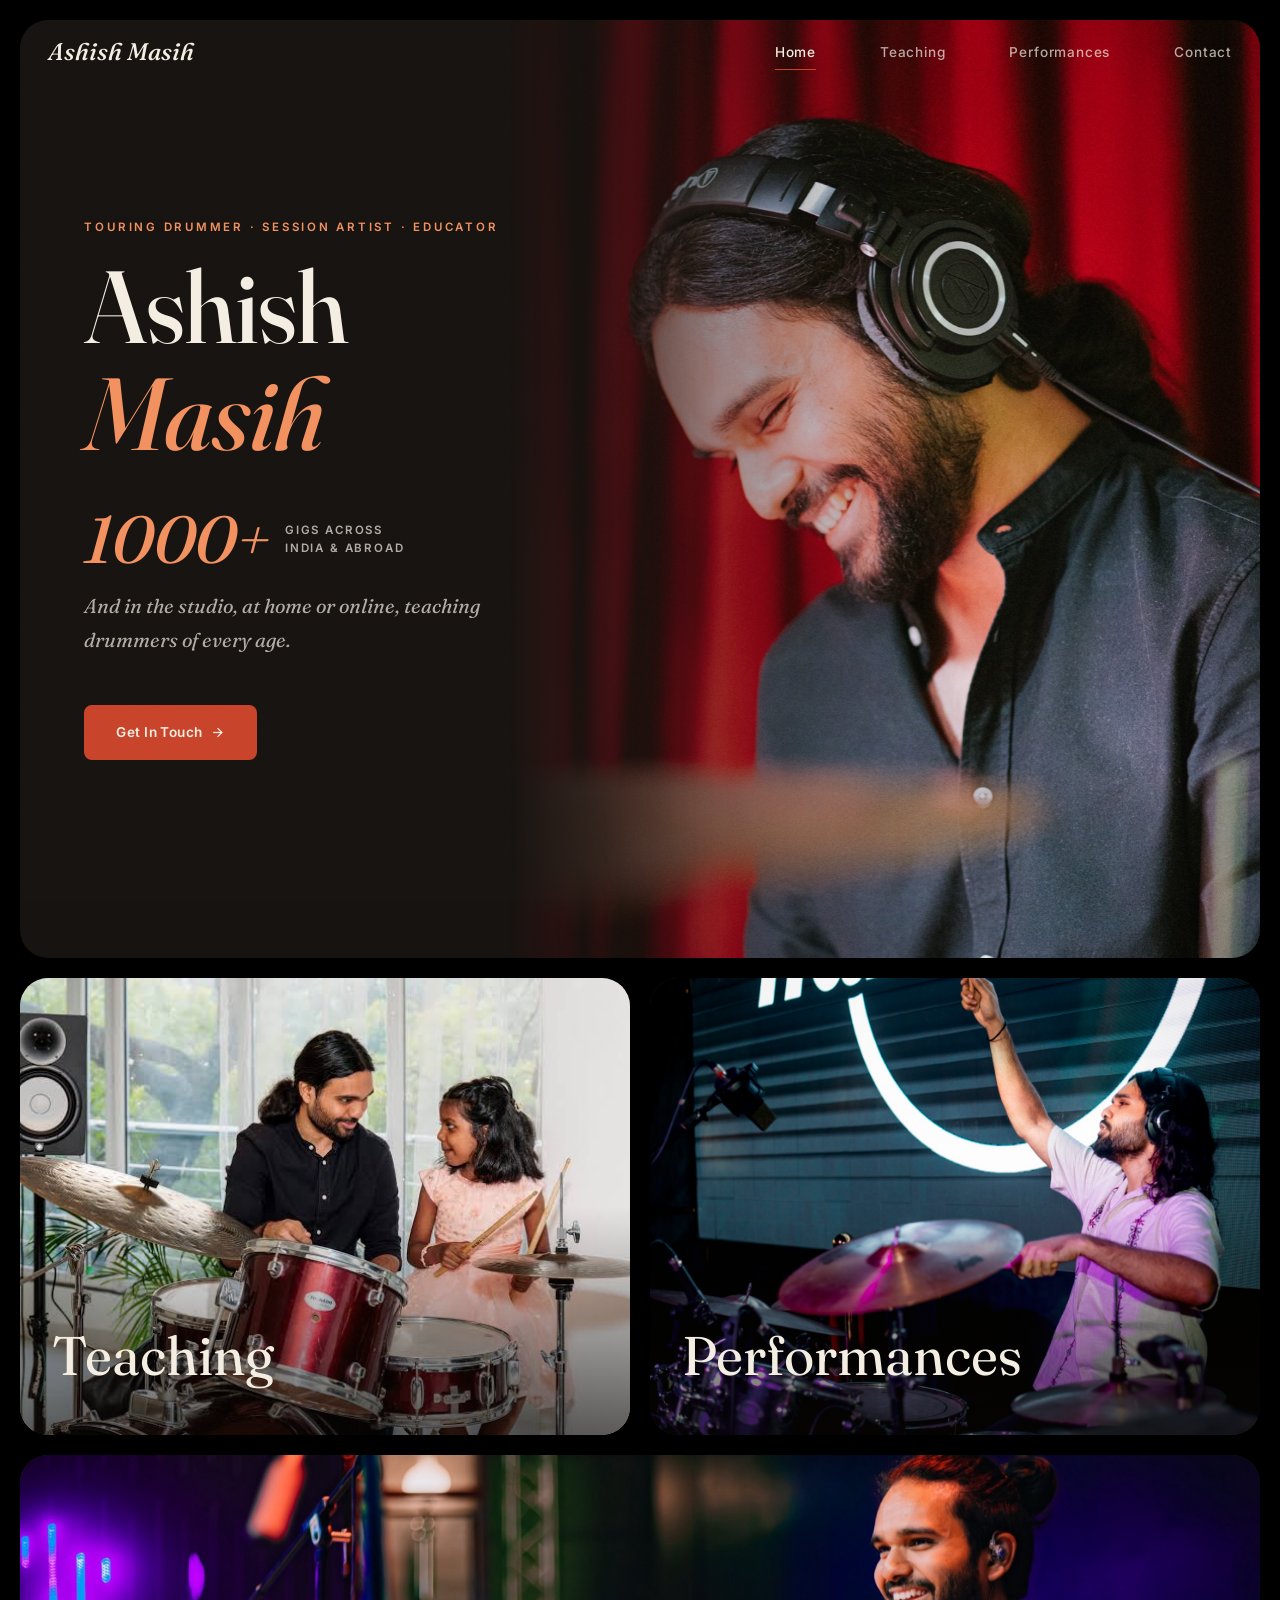
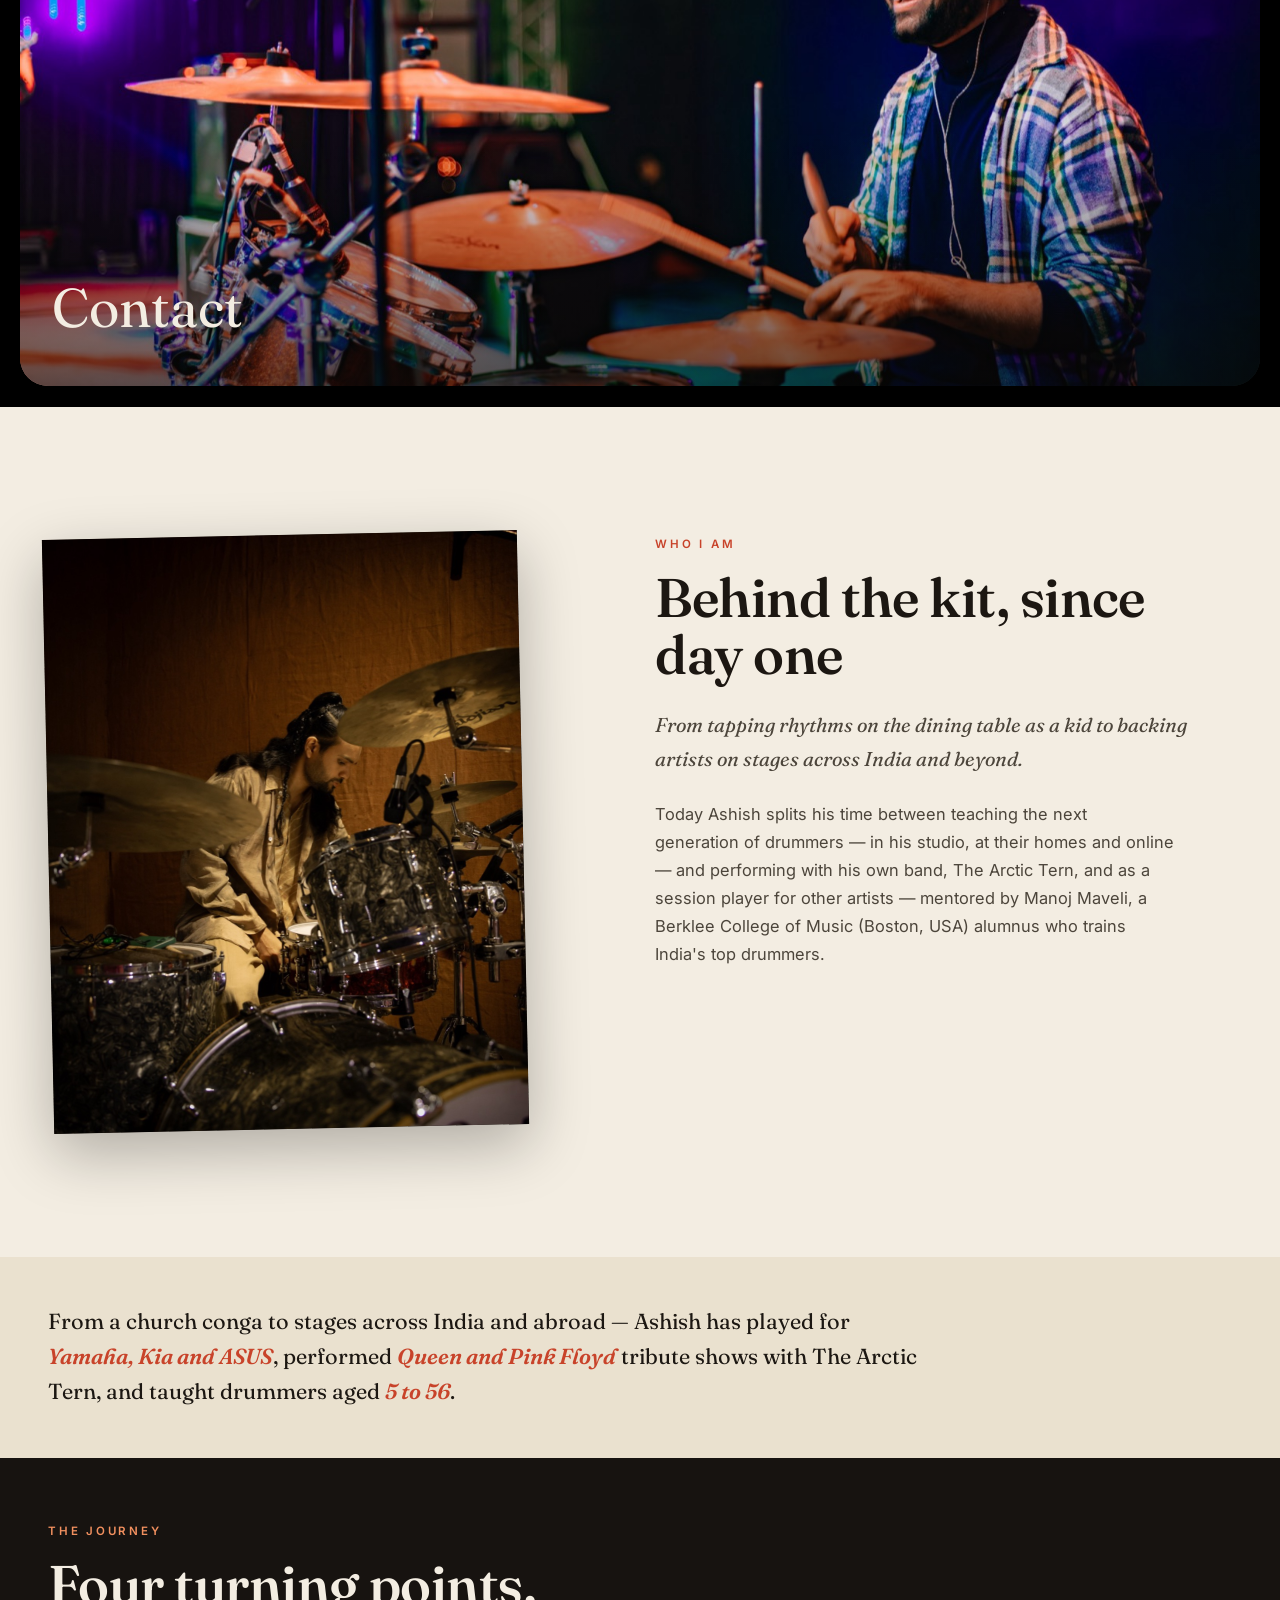
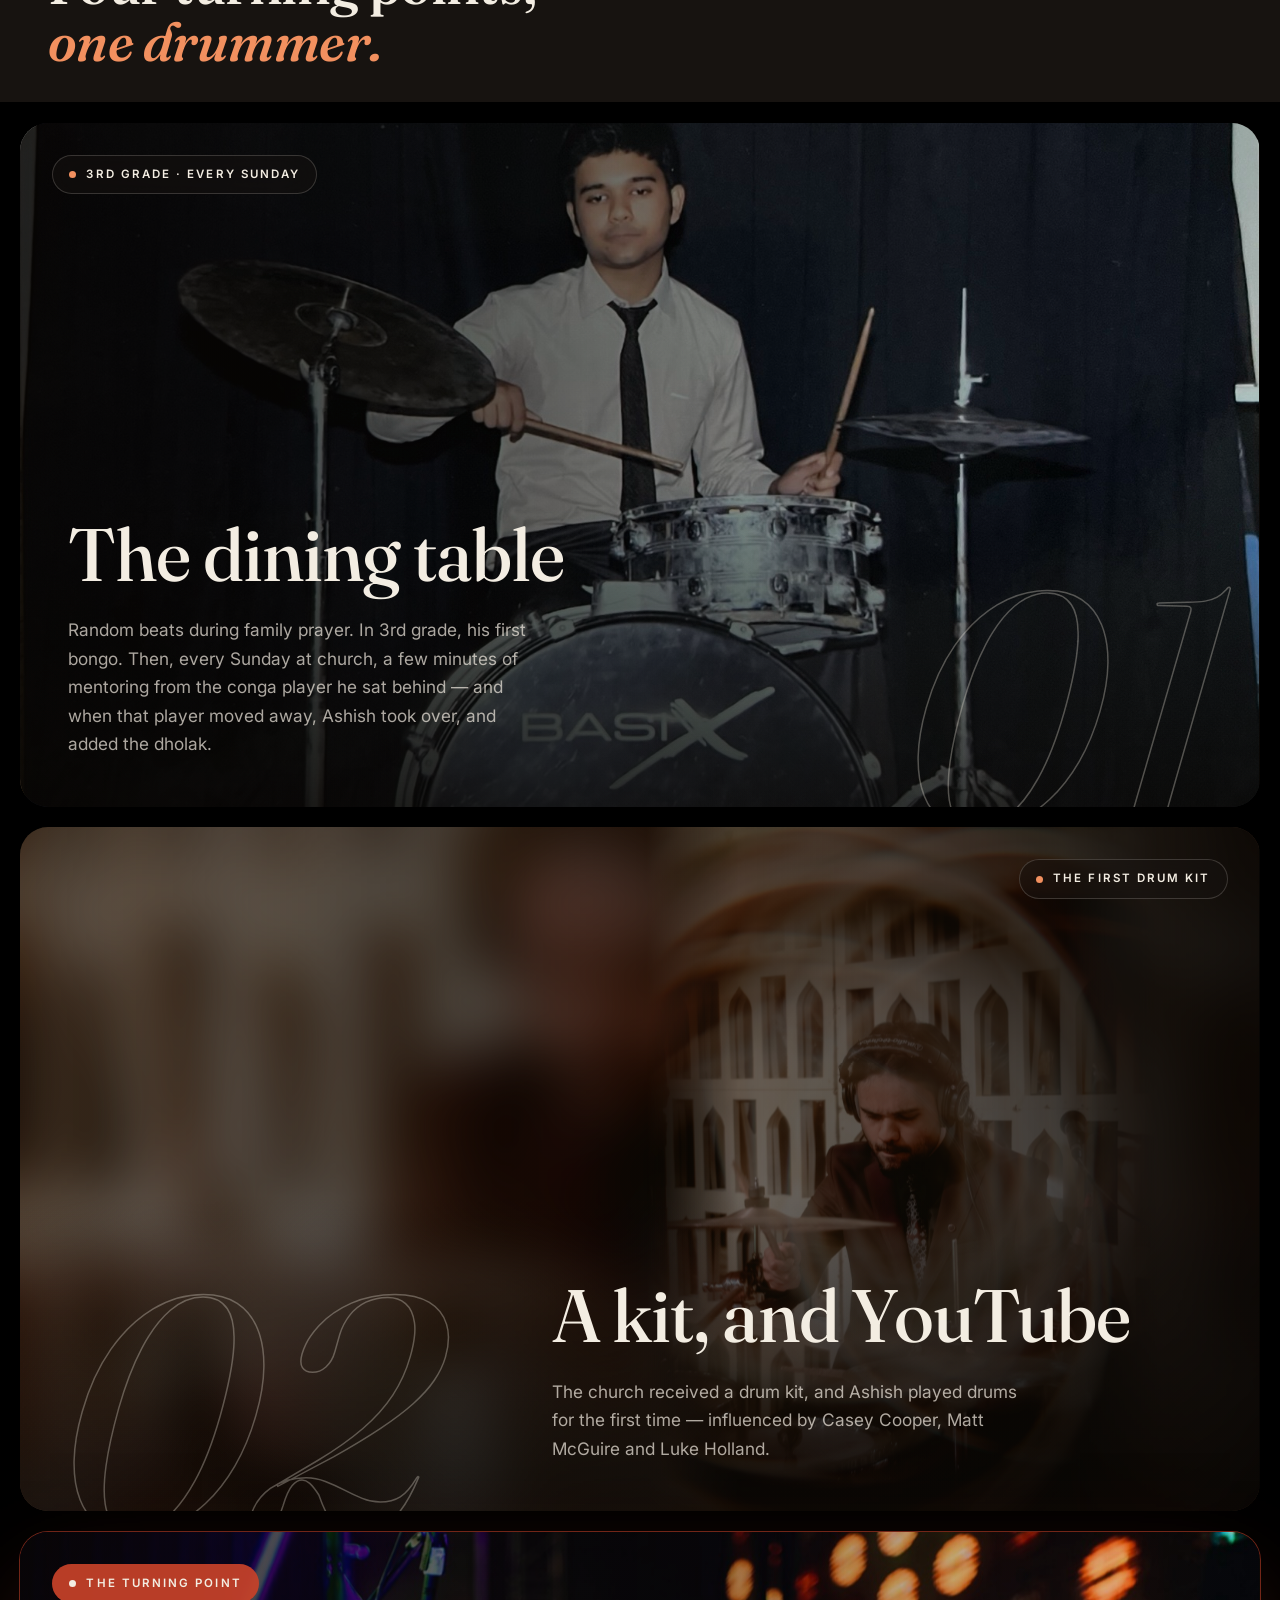
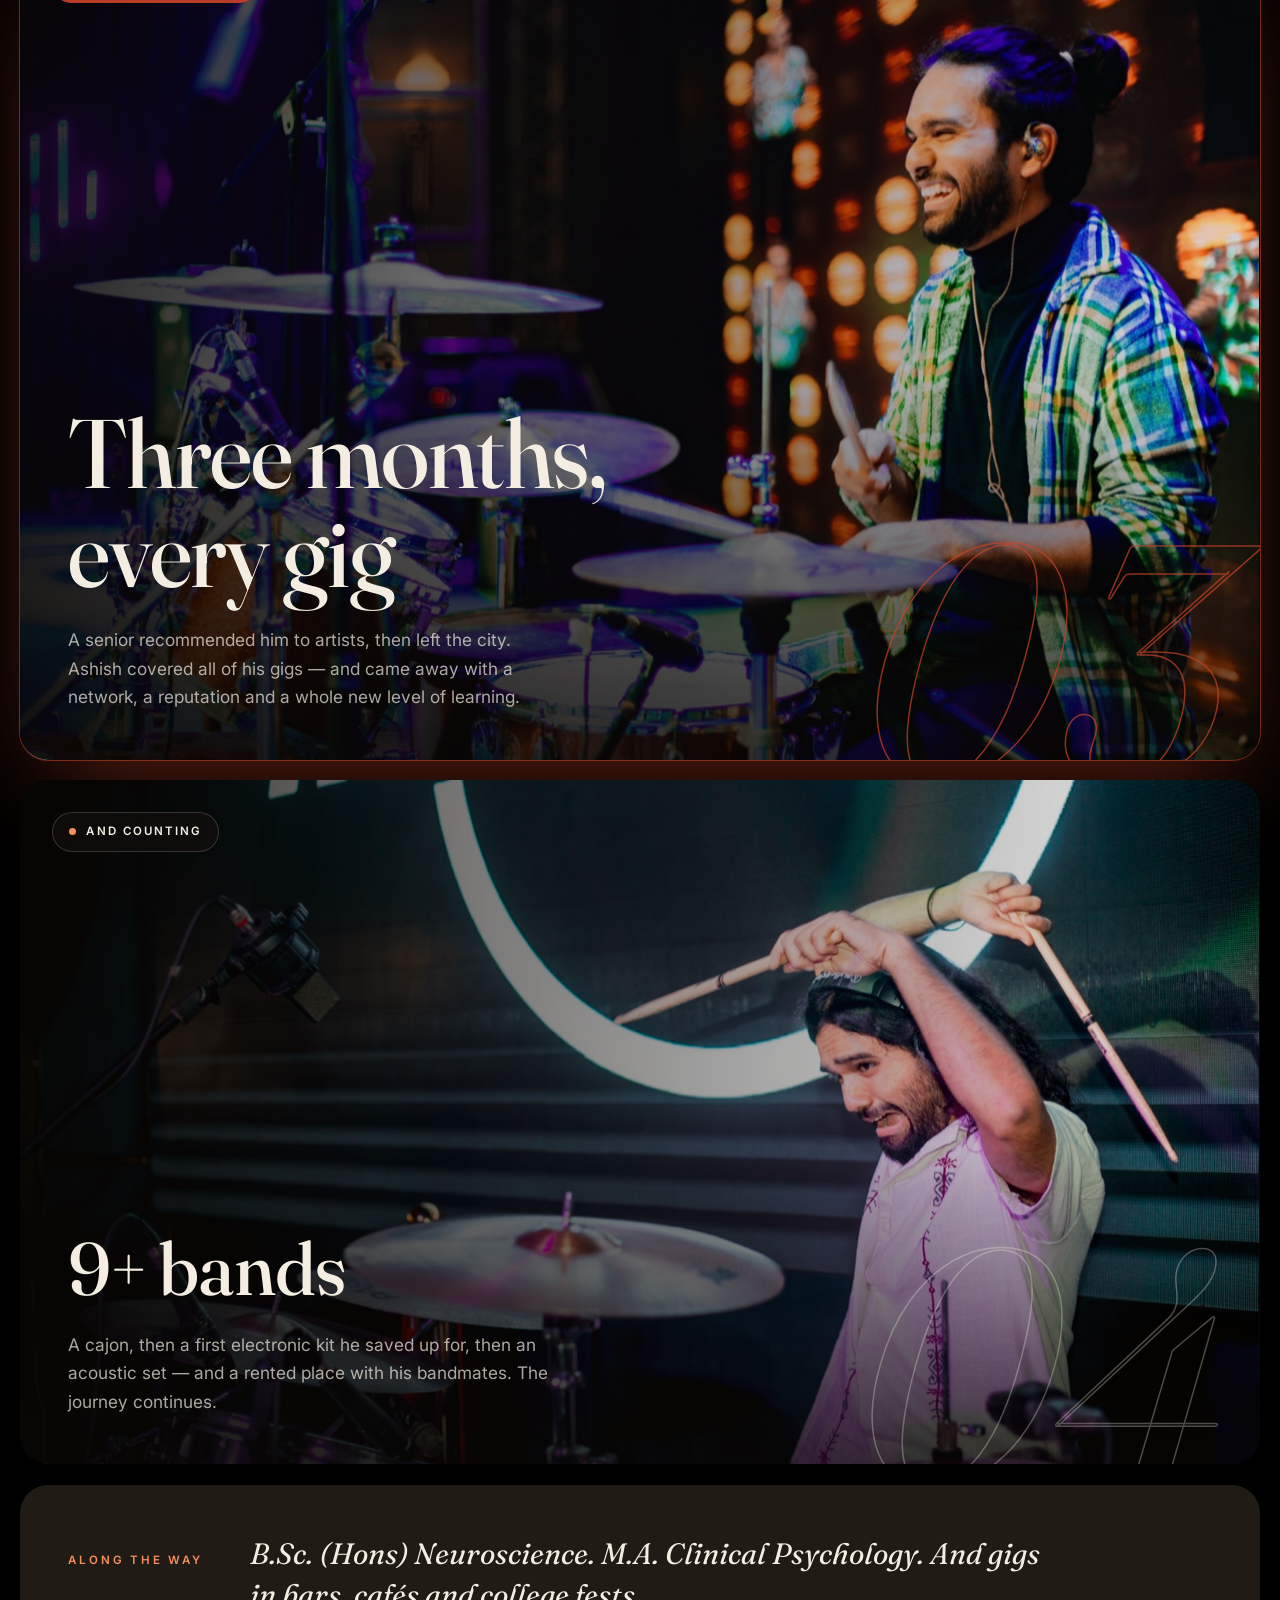
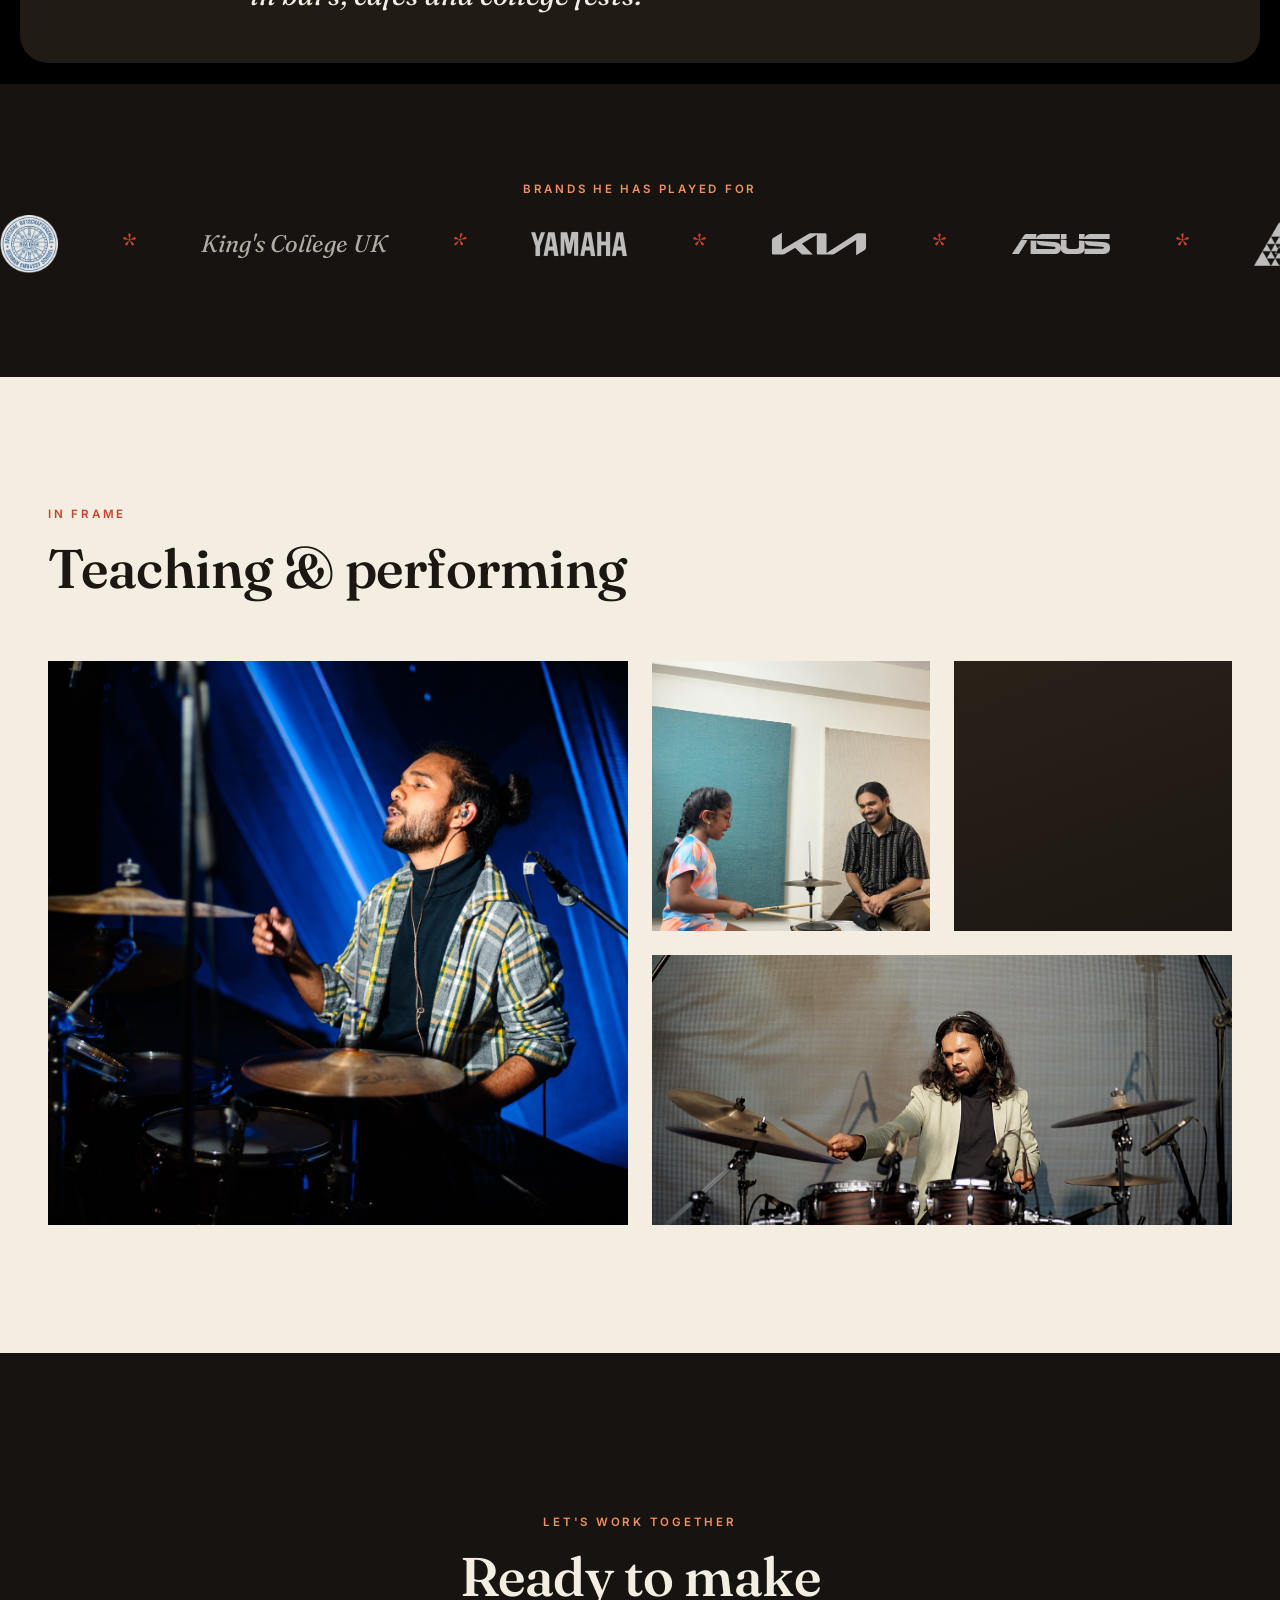
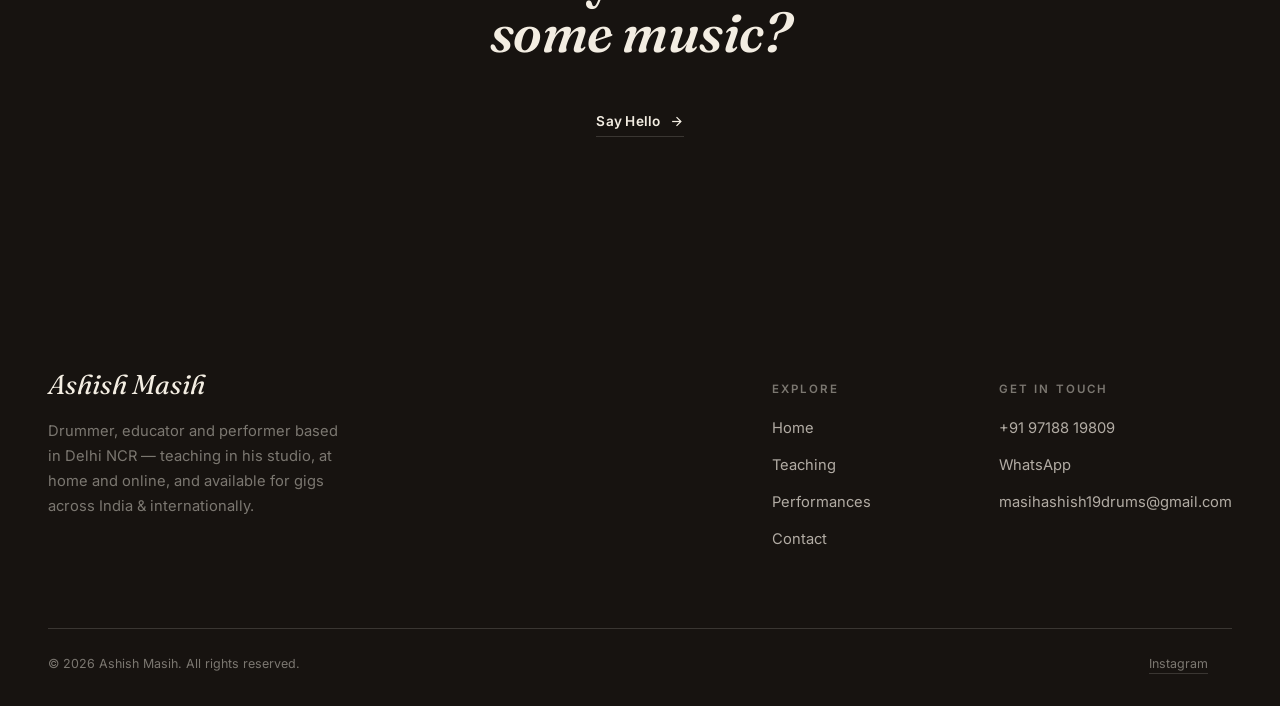
==== commit 26f1e881: "Home: journey wording" ====
--- a/index.html
+++ b/index.html
@@ -90,7 +90,7 @@
     <journey-chapter number="02" label="The first drum kit" reverse data-reveal>
       <media-placeholder slot="media" src="assets/images/cover-kit-arches.jpg" alt="Ashish in headphones and a blazer playing a drum kit, framed by a ring of warm light" focus="86% 50%"></media-placeholder>
       <h3 slot="title">A kit, and YouTube</h3>
-      <p>The church received a drum kit, and Ashish played drums for the first time — learning from Casey Cooper, Matt McGuire and Luke Holland.</p>
+      <p>The church received a drum kit, and Ashish played drums for the first time — influenced by Casey Cooper, Matt McGuire and Luke Holland.</p>
     </journey-chapter>
 
     <journey-chapter number="03" label="The turning point" featured data-reveal>
--- a/css/base.css
+++ b/css/base.css
@@ -543,3 +543,18 @@
   .big-links a { font-size: clamp(1.5rem, 7vw, 2rem); }
   .hero-shade-teach { background: linear-gradient(180deg, rgba(23,19,16,.35) 0%, rgba(23,19,16,0) 20%, rgba(23,19,16,.2) 45%, rgba(23,19,16,.88) 100%); }
 }
+
+/* ---------- vertical video row (YouTube Shorts) ---------- */
+.video-row { display: grid; grid-template-columns: repeat(4, minmax(0, 1fr)); gap: var(--space-md); }
+@media (max-width: 900px) { .video-row { grid-template-columns: repeat(2, minmax(0, 1fr)); } }
+/* on phones: one tall tile at a time, swipe sideways — big enough to actually watch */
+@media (max-width: 560px) {
+  .video-row {
+    display: flex; gap: var(--space-sm);
+    overflow-x: auto; scroll-snap-type: x mandatory; -webkit-overflow-scrolling: touch;
+    margin: 0 -20px; padding: 0 20px var(--space-sm);
+    scroll-padding: 0 20px; scrollbar-width: none;
+  }
+  .video-row::-webkit-scrollbar { display: none; }
+  .video-row video-tile { flex: 0 0 74%; scroll-snap-align: start; }
+}
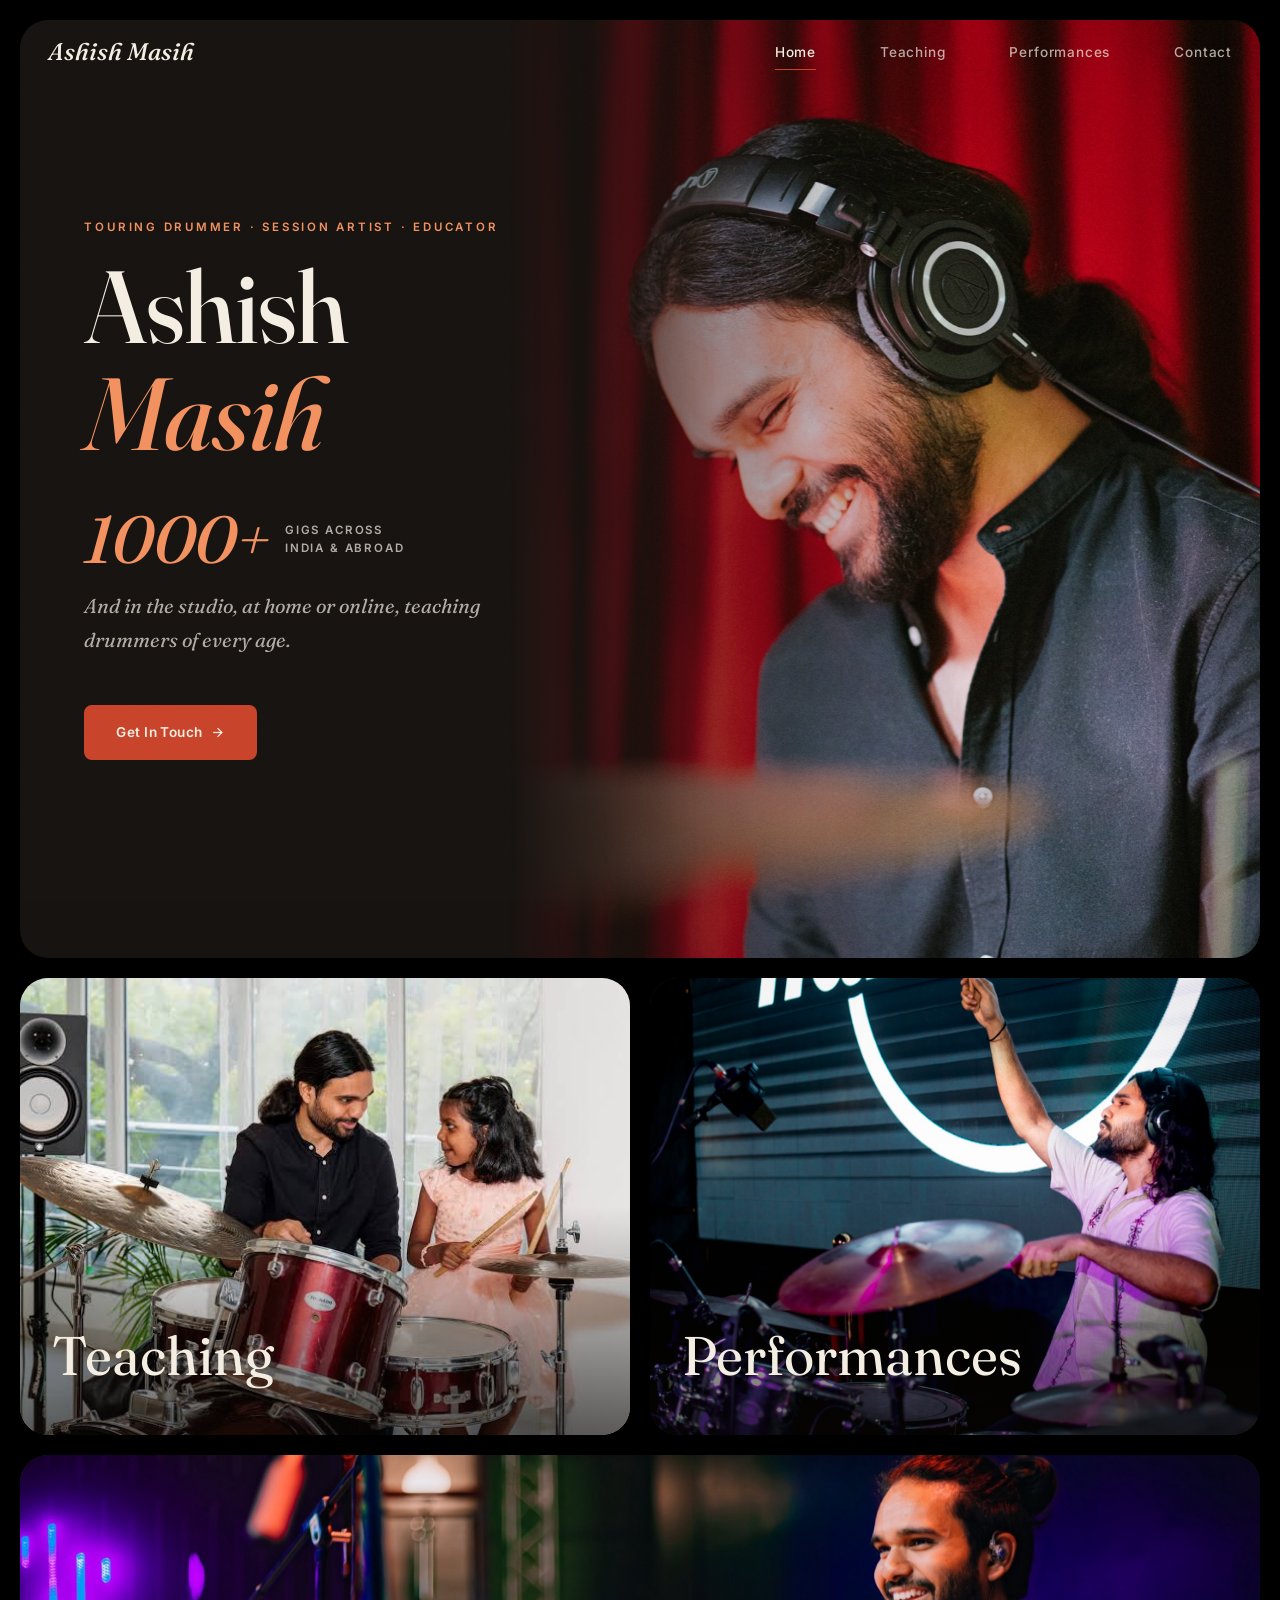
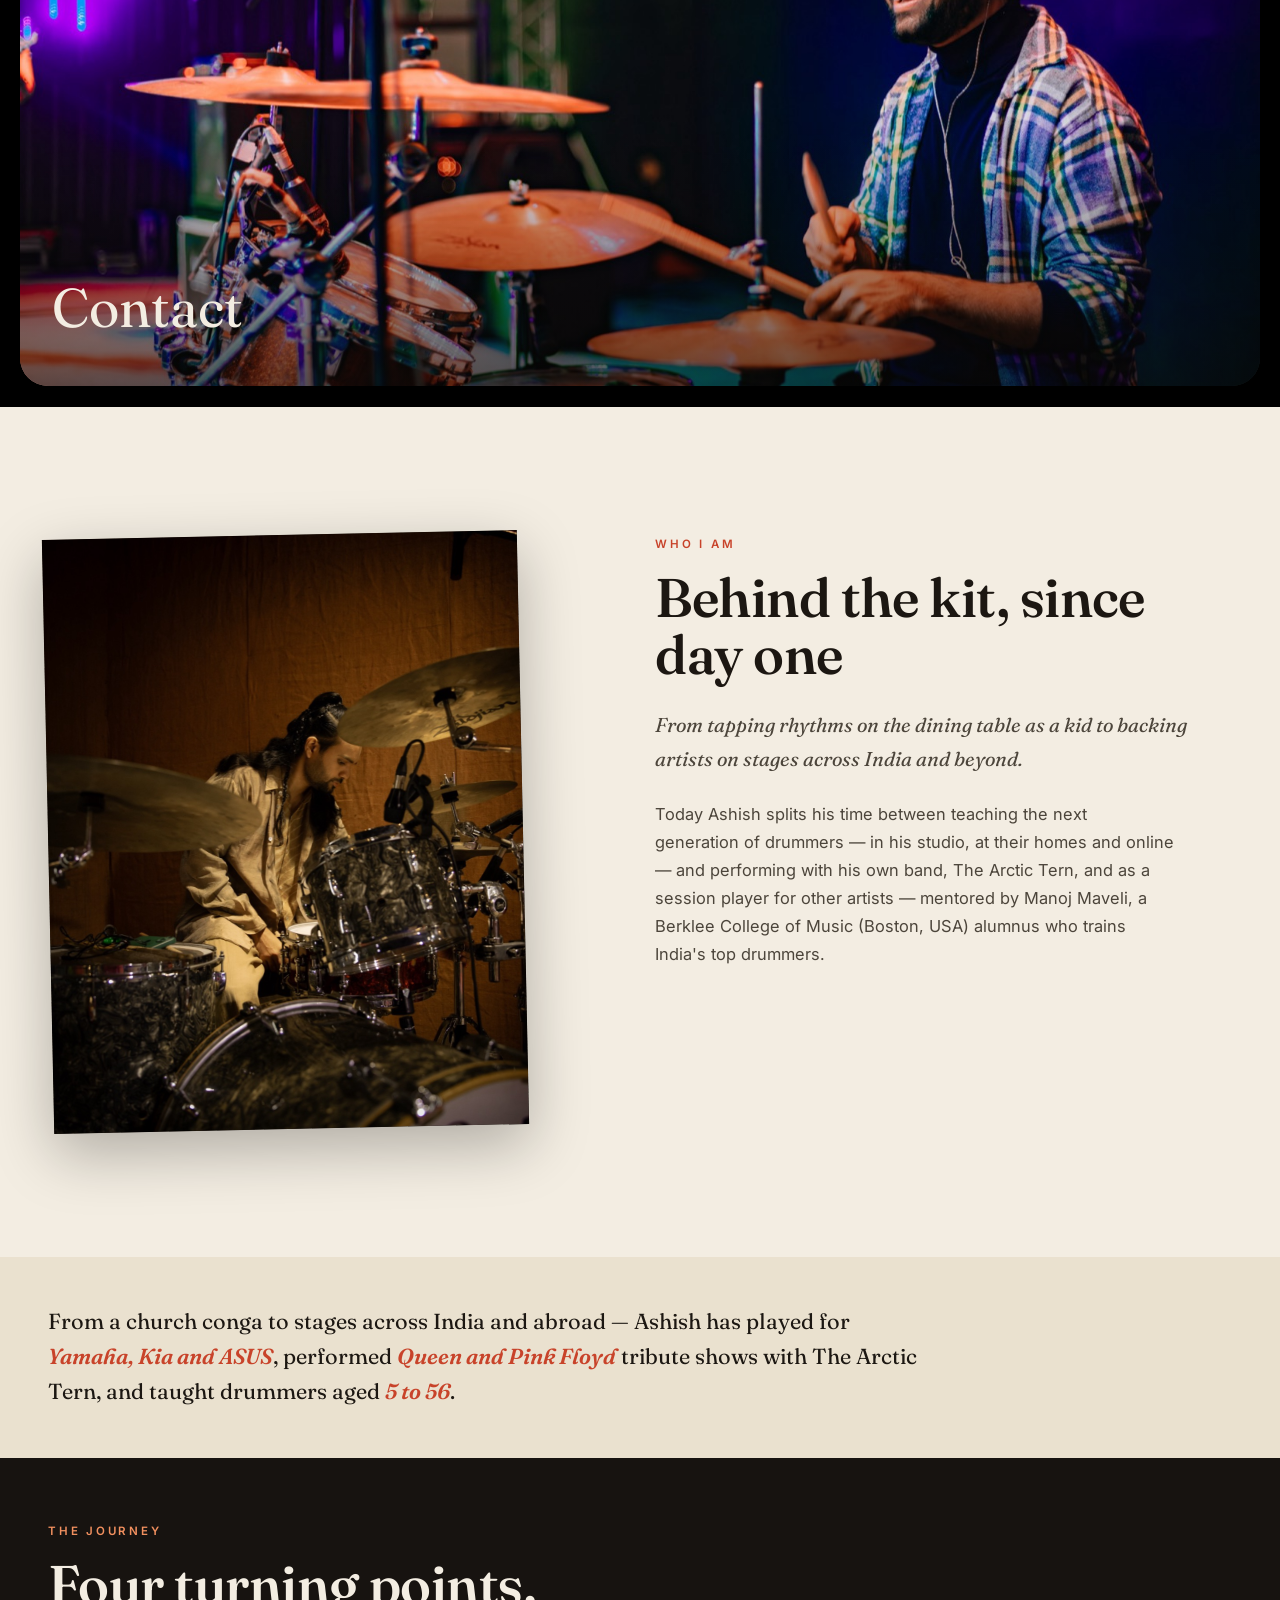
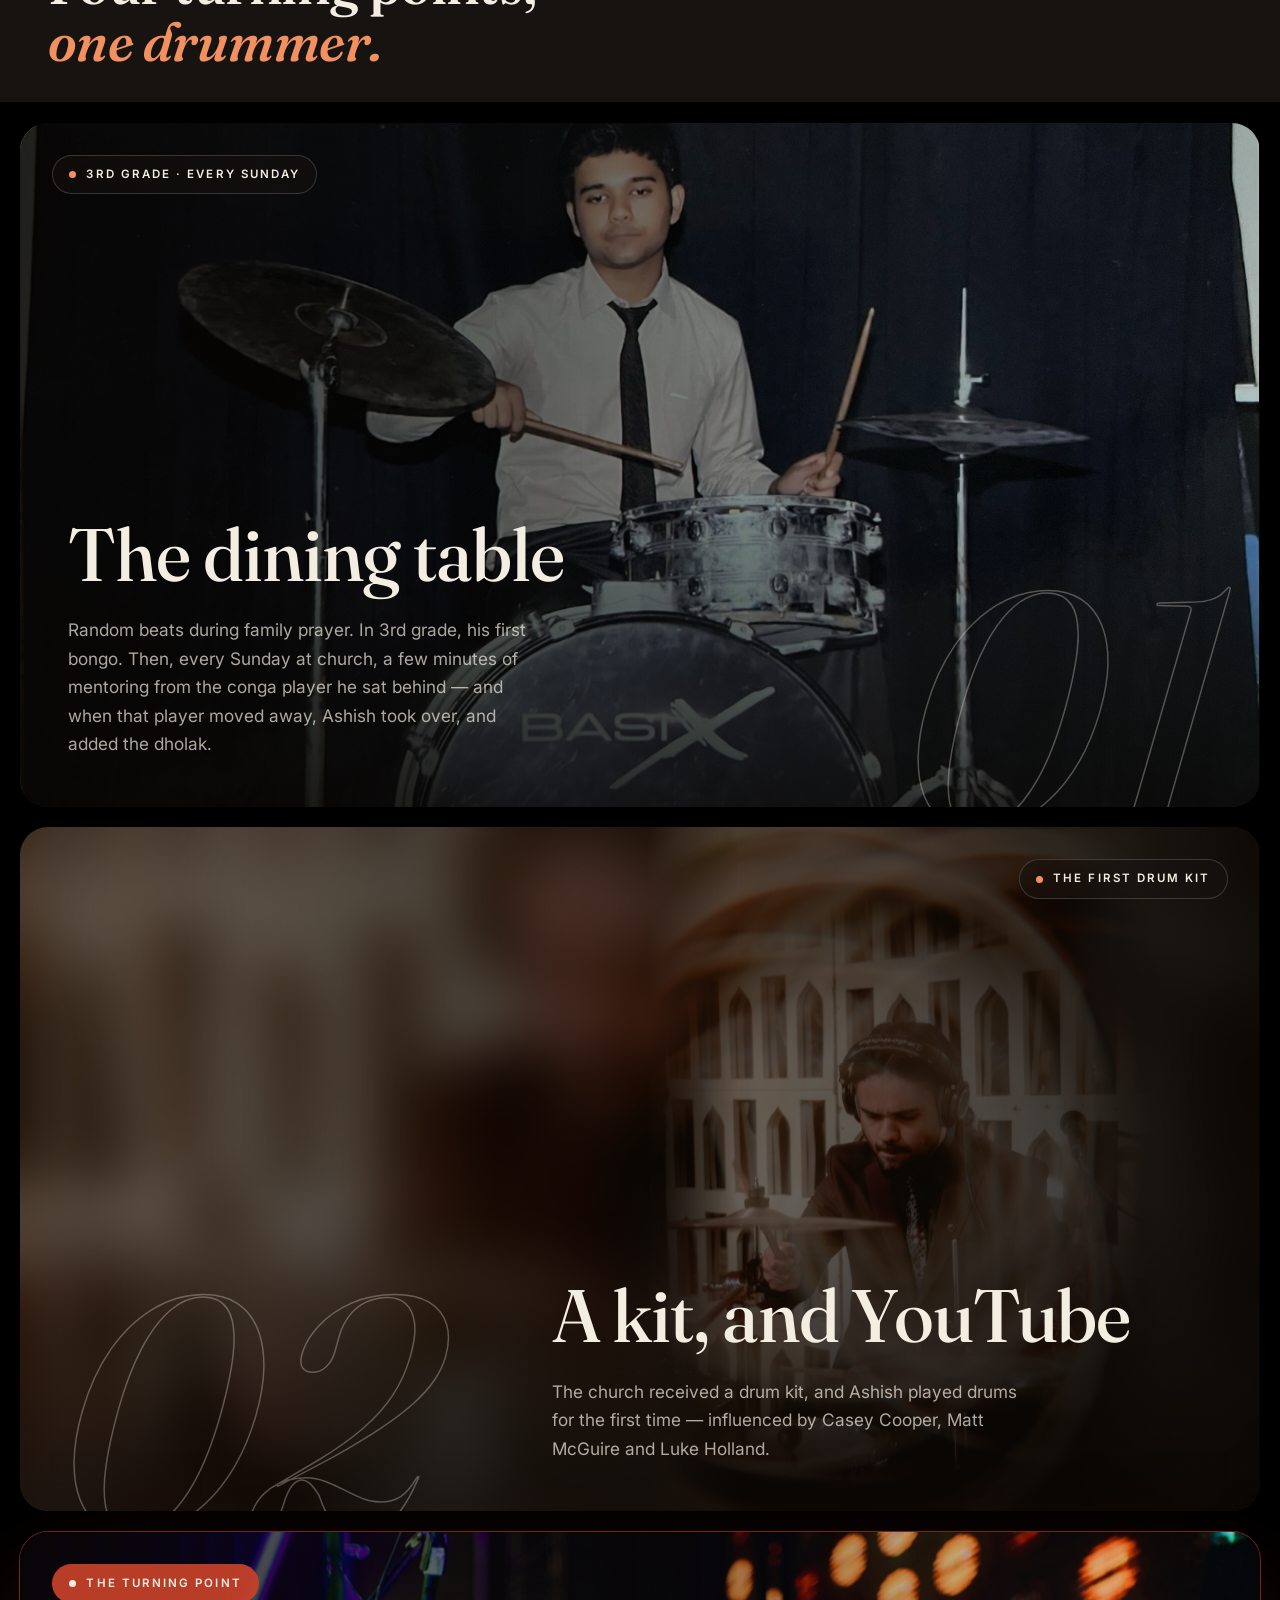
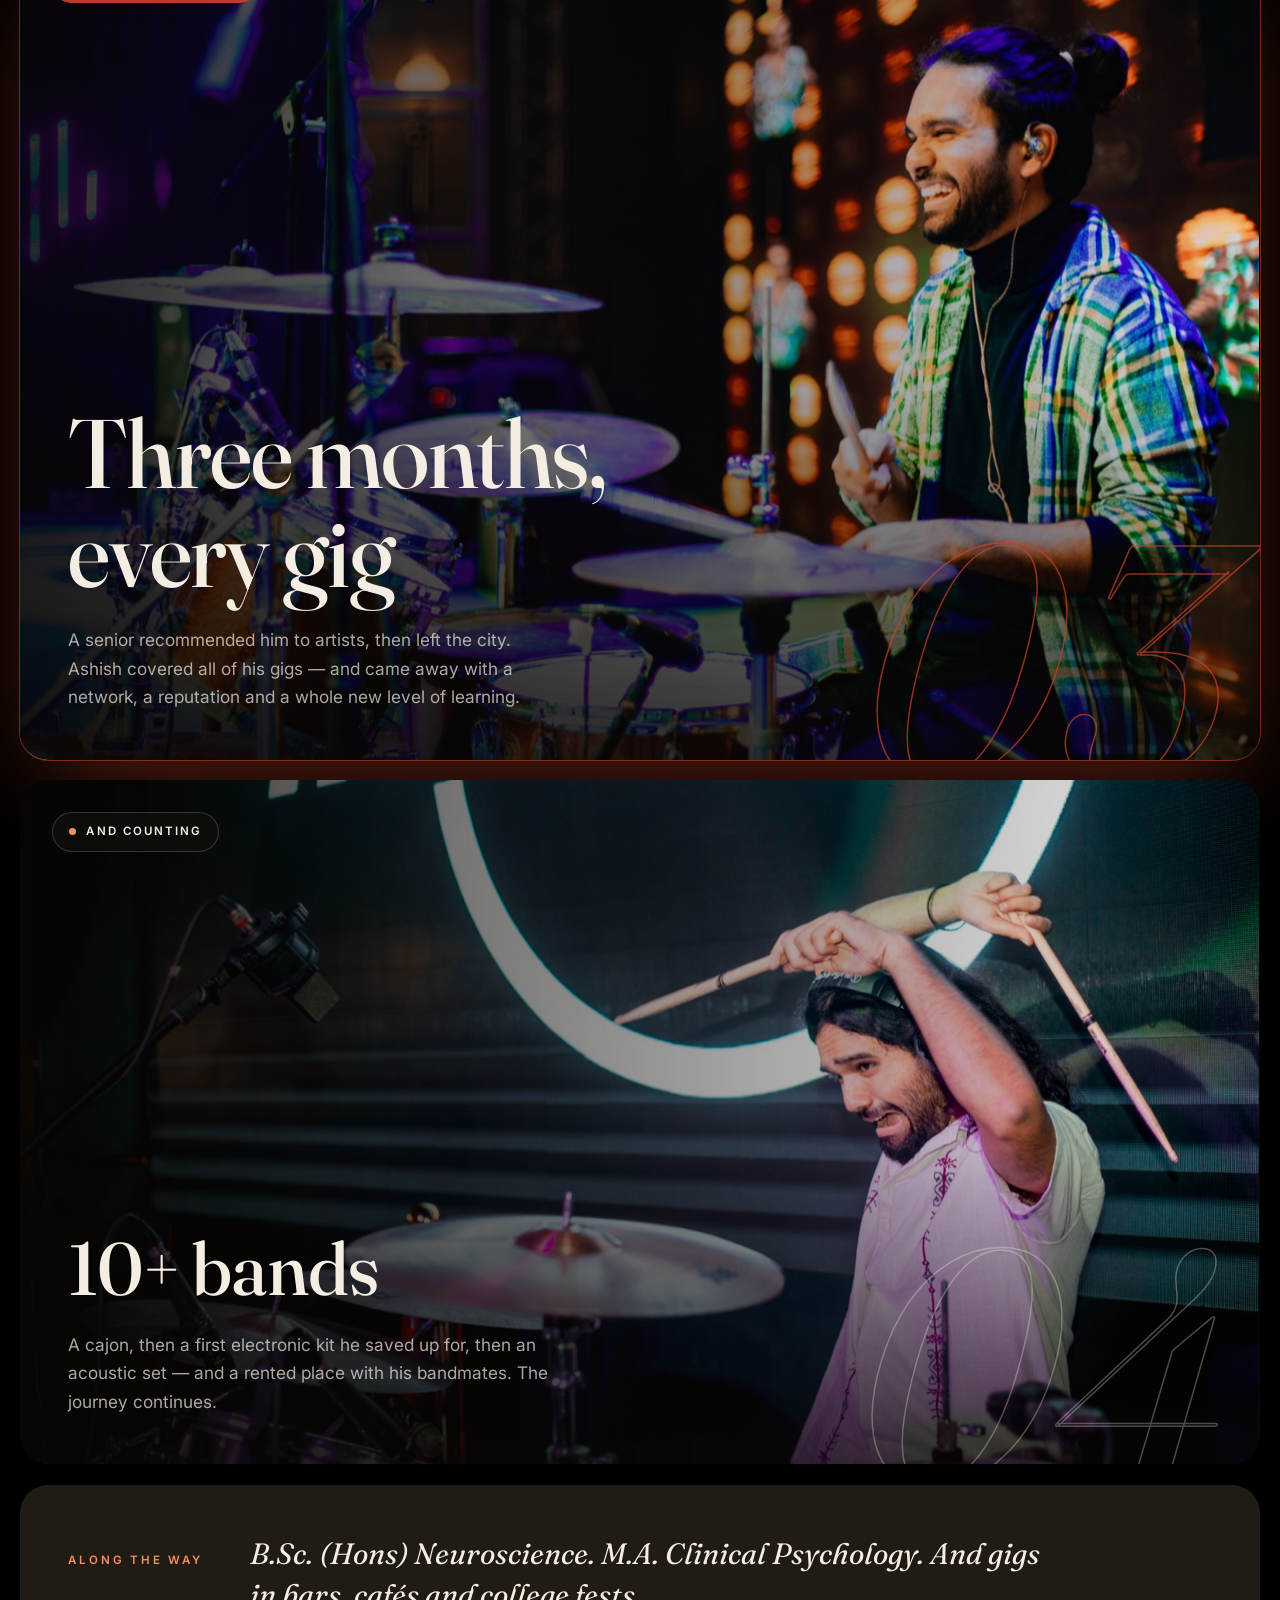
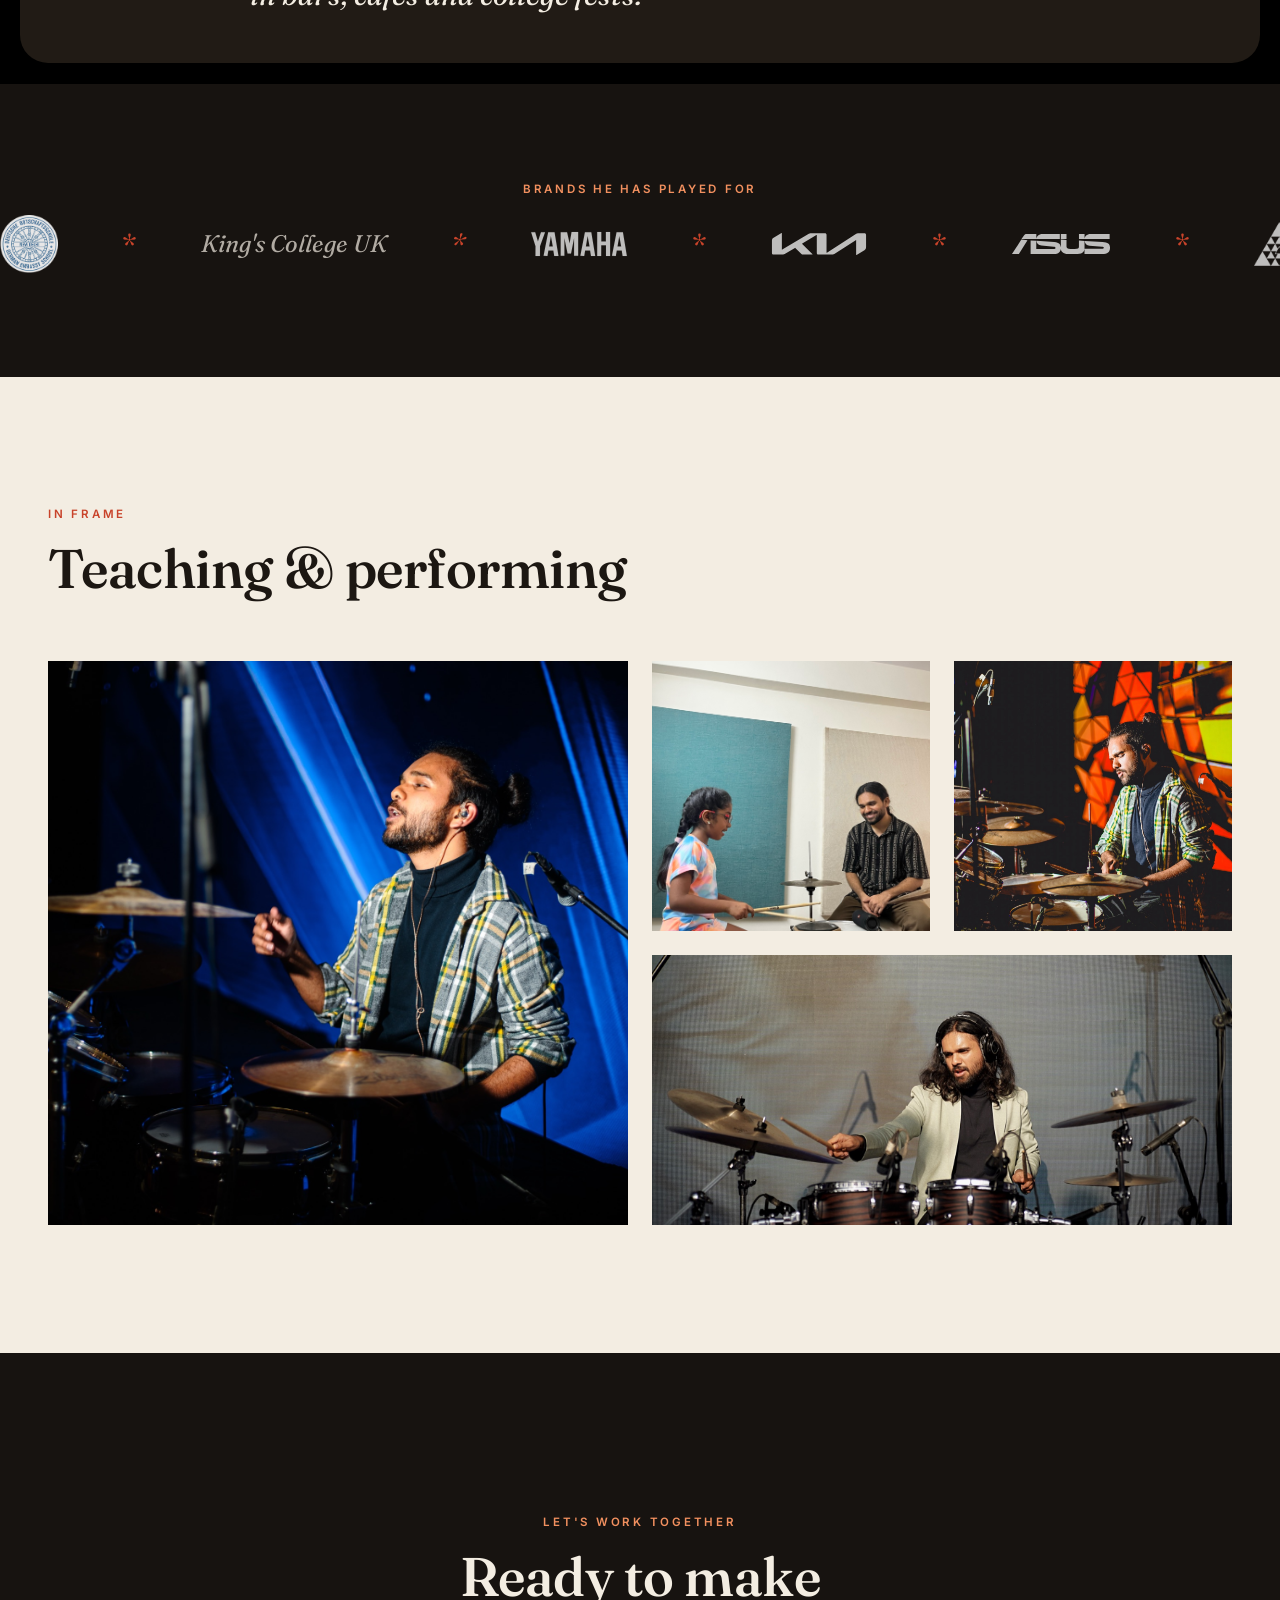
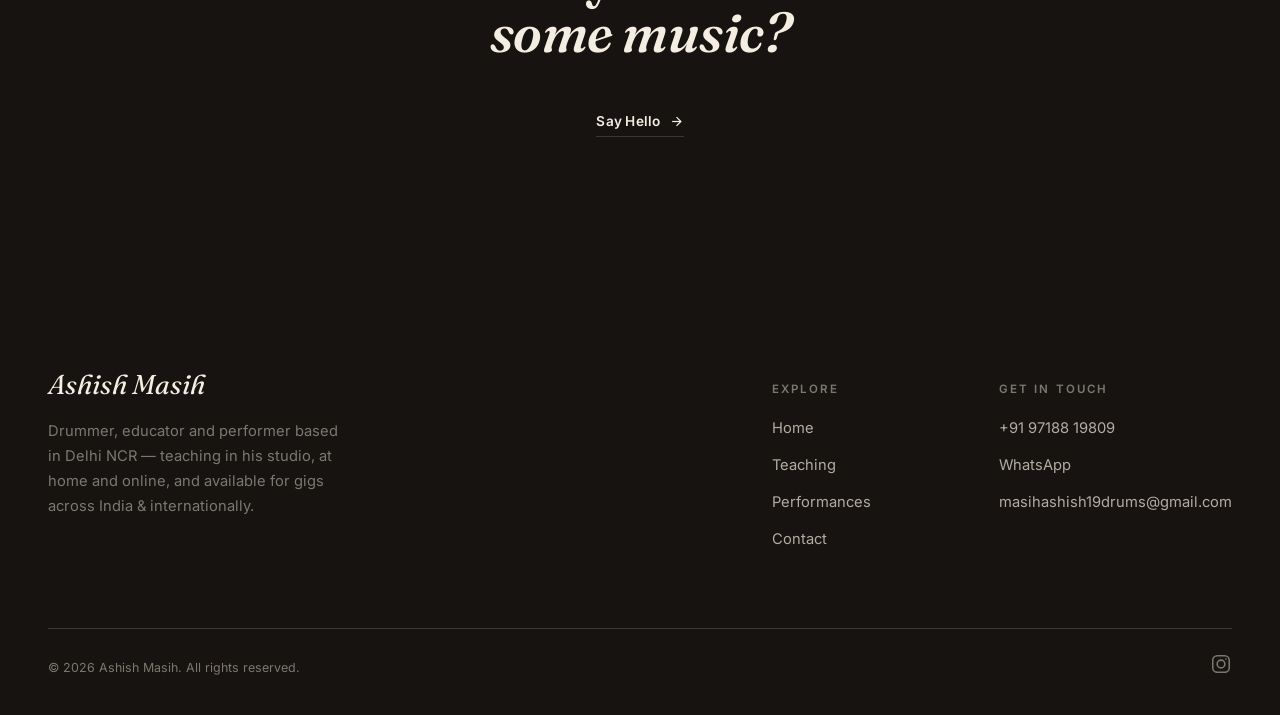
==== commit 42d803de: "Mobile: tighter band spacing, dark page edge, Instagram icon in footer" ====
--- a/index.html
+++ b/index.html
@@ -2,7 +2,8 @@
 <html lang="en">
 <head>
 <meta charset="UTF-8">
-<meta name="viewport" content="width=device-width, initial-scale=1.0">
+<meta name="viewport" content="width=device-width, initial-scale=1.0, viewport-fit=cover">
+<meta name="theme-color" content="#171310">
 <title>Ashish Masih — Drummer, Educator & Performer | Delhi NCR</title>
 <meta name="description" content="Ashish Masih is a Delhi NCR touring drummer, session artist and drum educator — lessons in his studio, at your home in South Delhi and parts of Gurgaon, or online.">
 <link rel="preload" as="image" href="assets/images/cover-smile-headphones.jpg">
--- a/css/base.css
+++ b/css/base.css
@@ -9,7 +9,7 @@
 @import url('https://fonts.googleapis.com/css2?family=Fraunces:ital,opsz,wght@0,9..144,300..900;1,9..144,300..900&family=Inter:wght@400;500;600;700&display=swap');
 
 * { box-sizing: border-box; margin: 0; padding: 0; }
-html { scroll-behavior: smooth; }
+html { scroll-behavior: smooth; background: #171310; } /* no cream strip under the footer / when pulling past the ends */
 
 body {
   background: var(--paper);
@@ -558,3 +558,6 @@
   .video-row::-webkit-scrollbar { display: none; }
   .video-row video-tile { flex: 0 0 74%; scroll-snap-align: start; }
 }
+
+.band-block { margin-top: var(--space-3xl); }
+@media (max-width: 700px) { .band-block { margin-top: var(--space-md); } }
